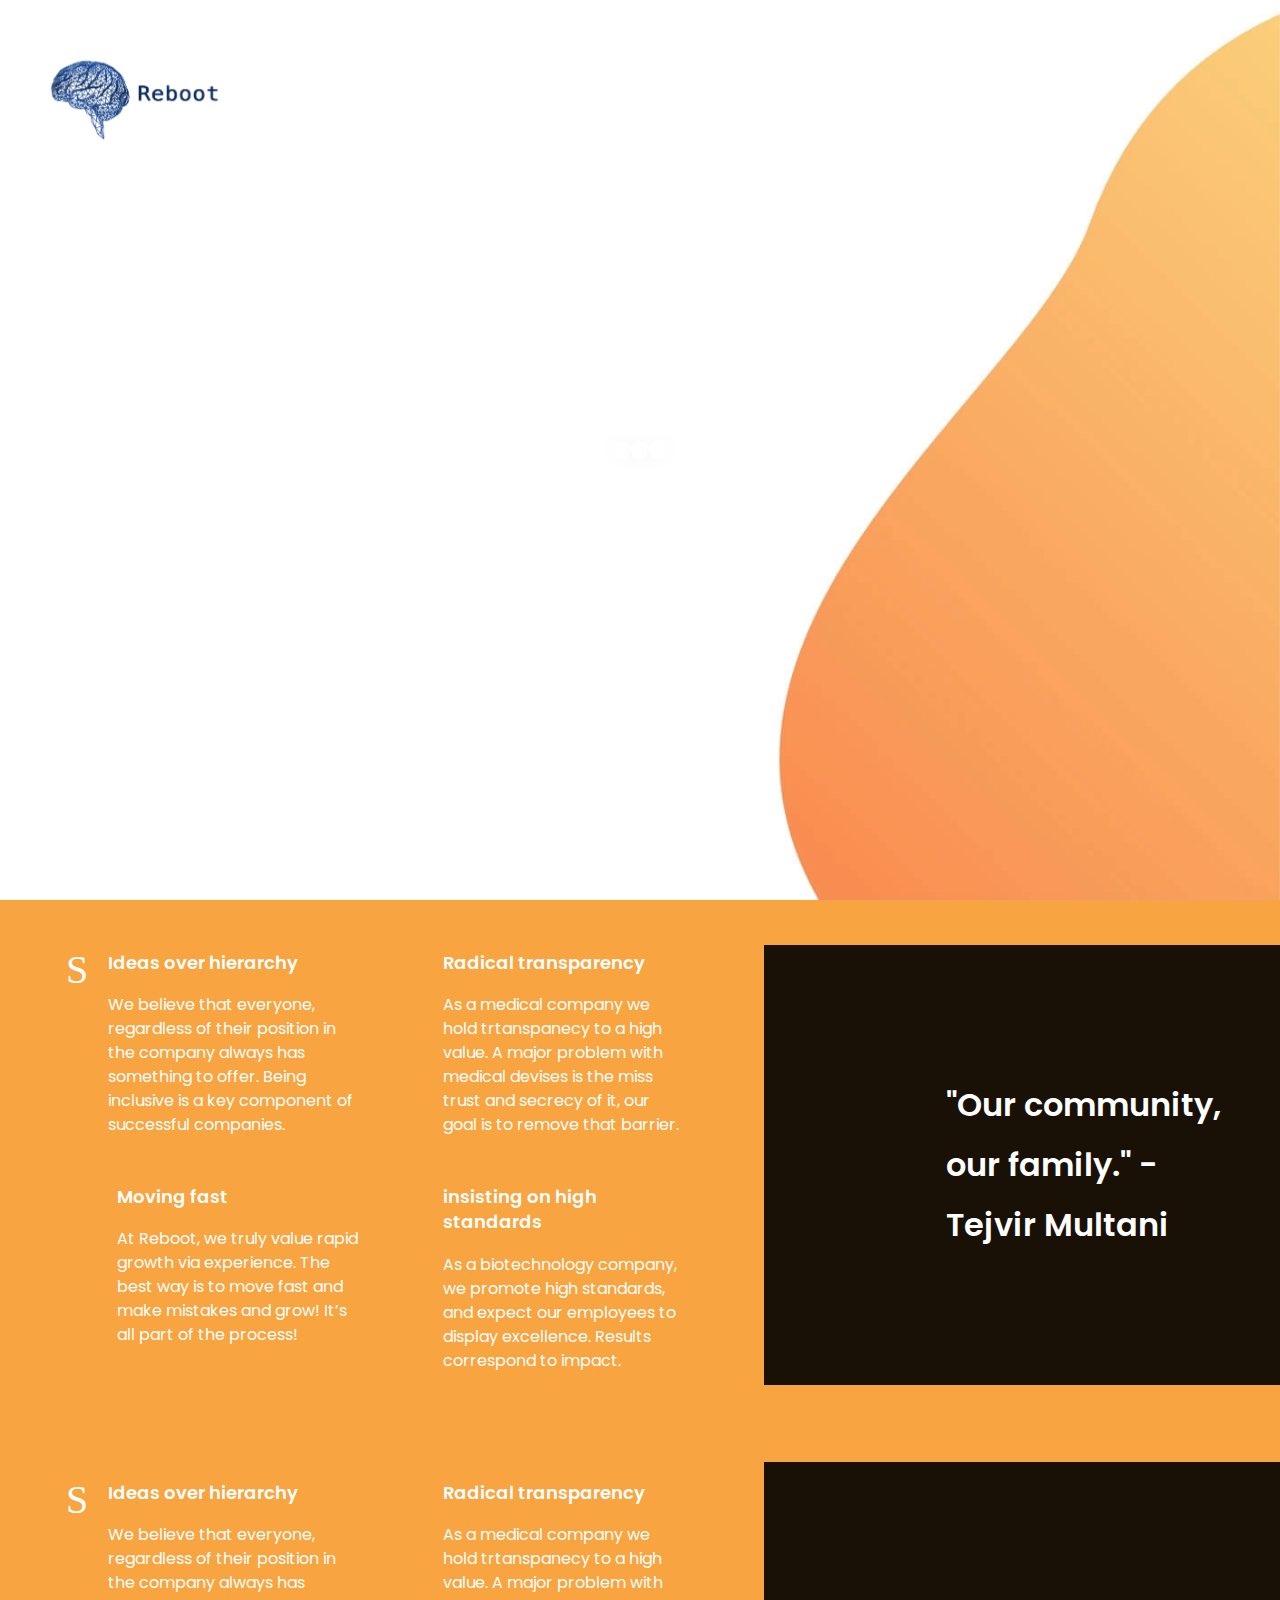
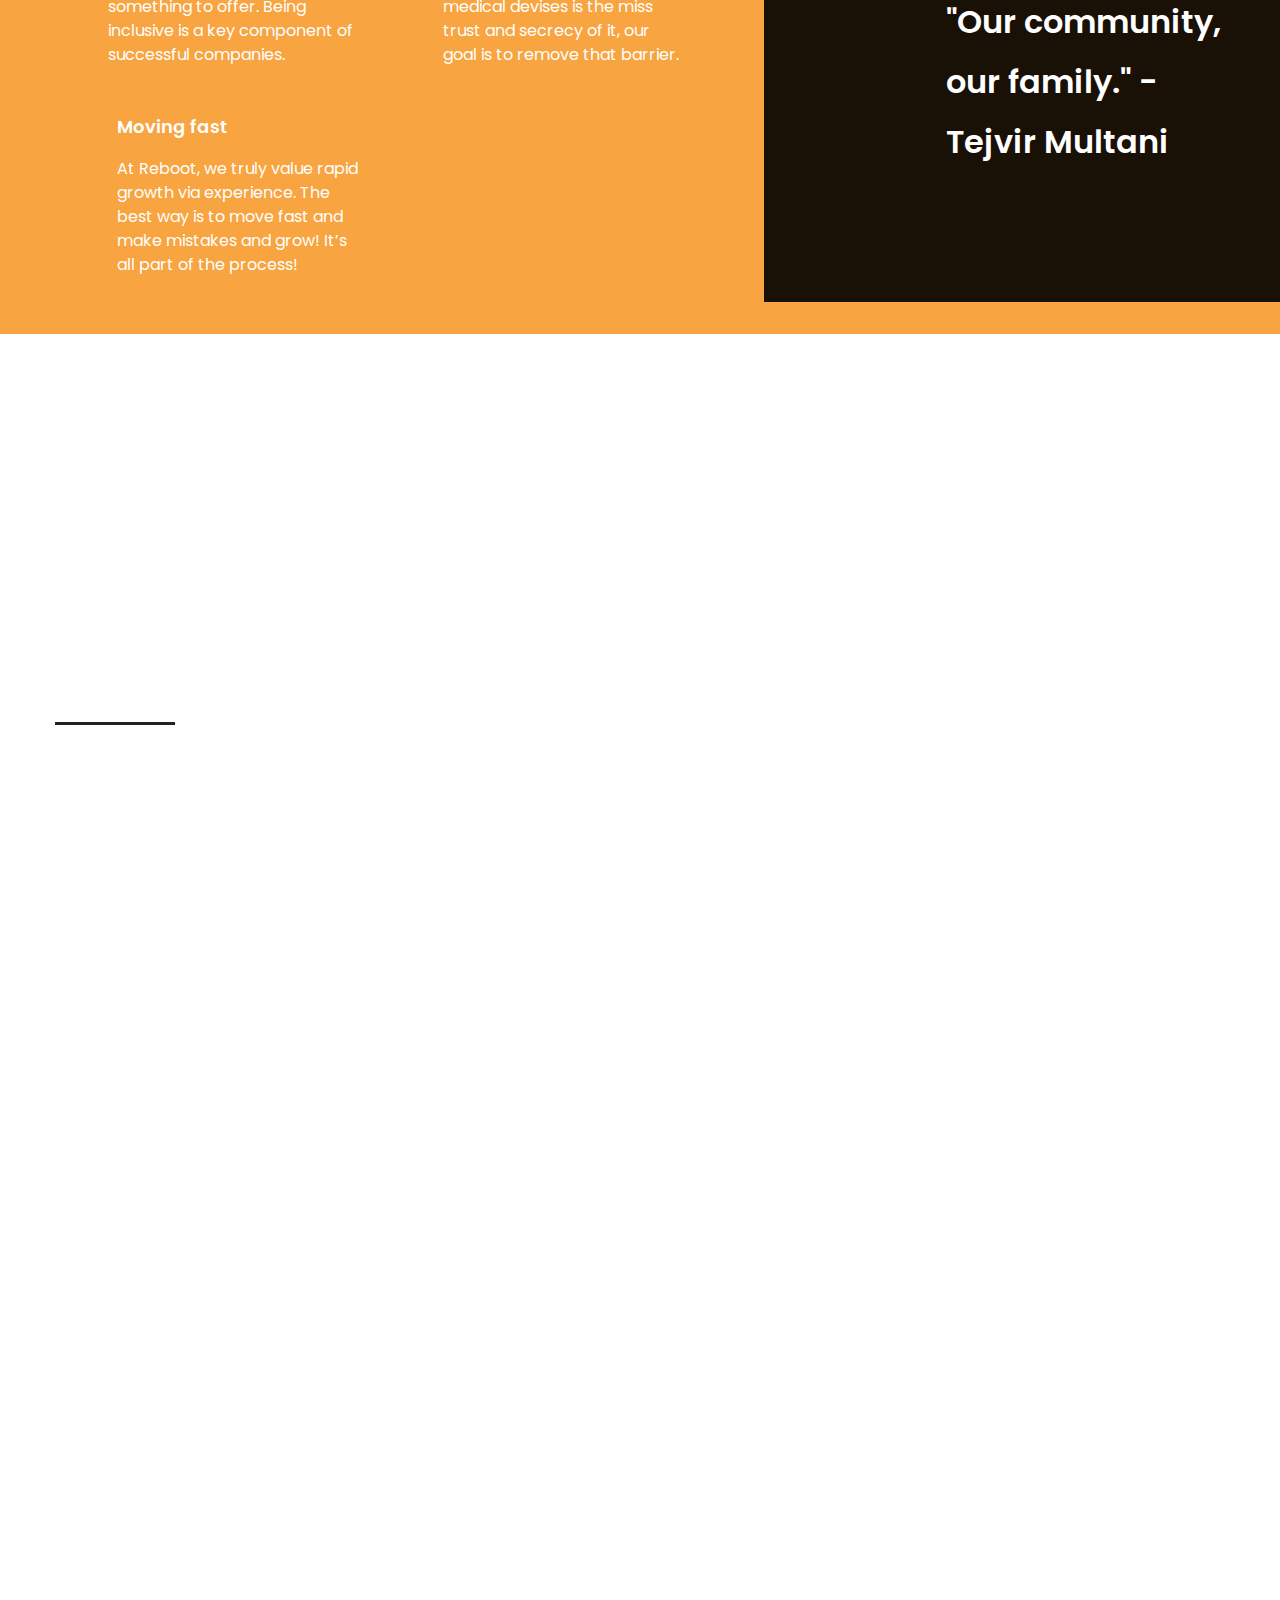
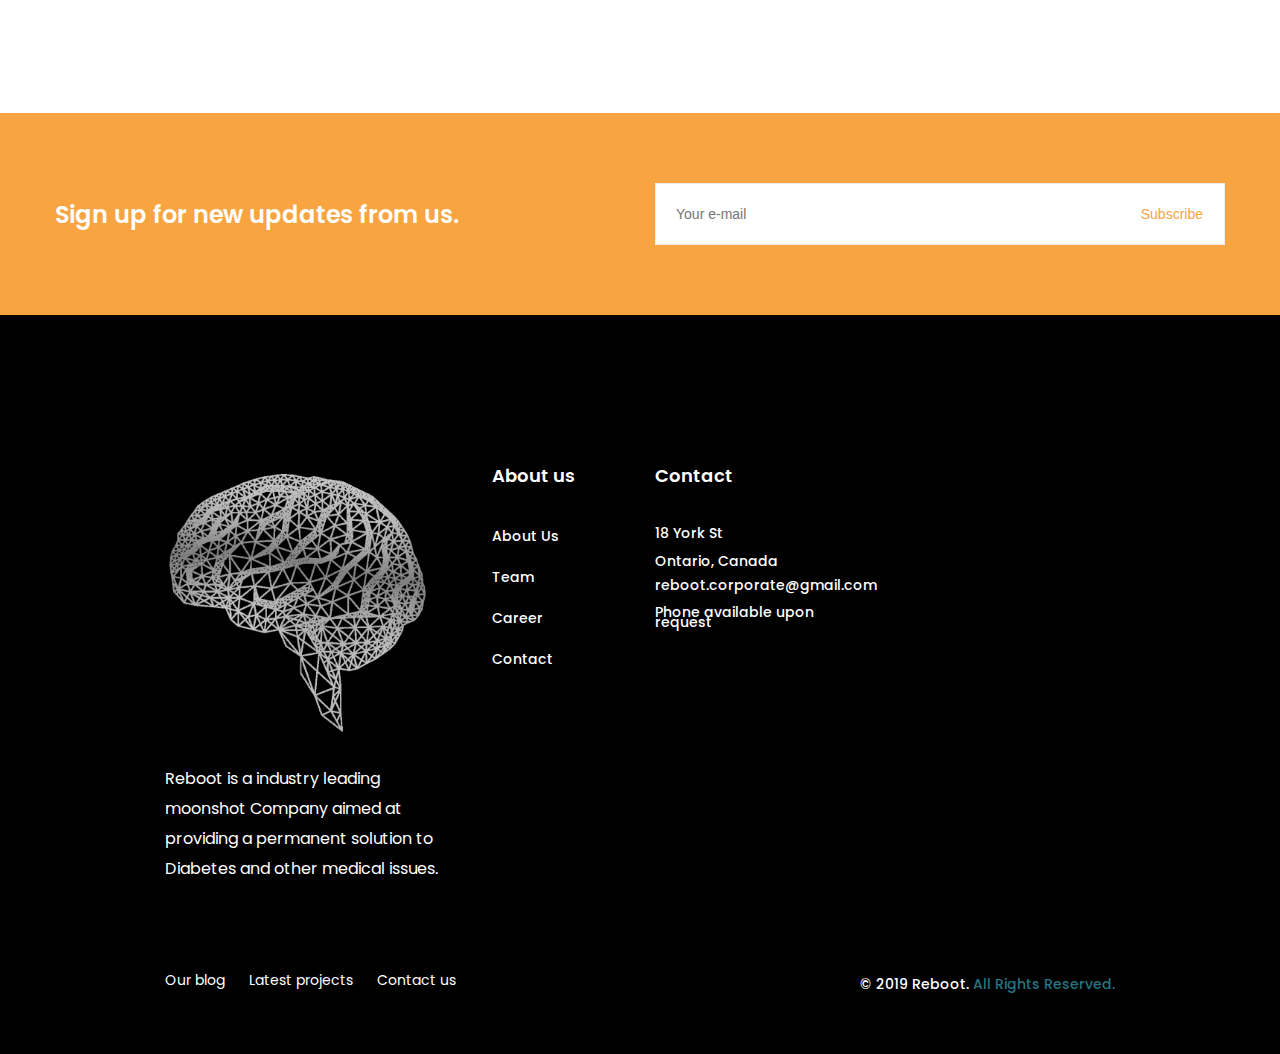
==== index.html @ 3eb62e0a "Update index.html" ====
<!doctype html>
<html class="no-js" lang="zxx">

<head>
    <meta charset="utf-8">
    <meta http-equiv="x-ua-compatible" content="ie=edge">
    <title>Rebotit</title>
    <meta name="description" content="">
    <meta name="viewport" content="width=device-width, initial-scale=1, shrink-to-fit=no">

    <!-- Favicon -->
    <link rel="shortcut icon" href="img/favicon.ico" type="image/x-icon">
    <link rel="apple-touch-icon" href="img/icon.png">

    <!-- Plugins -->
    <link rel="stylesheet" href="css/bootstrap.min.css">
    <link rel="stylesheet" href="css/revoulation.css">
    <link rel="stylesheet" href="css/plugins.css">

    <!-- Style Css -->
    <link rel="stylesheet" href="style.css">

    <!-- Custom Styles -->
    <link rel="stylesheet" href="css/custom.css">
</head>

<body class="template-color-5 template-font-1">
    <!--[if lte IE 9]>
    <p class="browserupgrade">You are using an <strong>outdated</strong> browser. Please <a href="https://browsehappy.com/">upgrade your browser</a> to improve your experience and security.</p>
  <![endif]-->

    <!-- Add your site or application content here -->

    <!-- Start Preloader  -->
    <div id="page-preloader" class="page-loading clearfix">
        <div class="page-load-inner">
            <div class="preloader-wrap">
                <div class="wrap-2">
                    <div class=""> <img src="img/icons/brook-preloader.gif" alt="Brook Preloader"></div>
                </div>
            </div>
        </div>
    </div>
    <!-- End Preloader  -->

    <!-- Wrapper -->
    <div id="wrapper" class="wrapper">

        <!-- Header -->
        <header class="br_header header-default header-transparent black-logo--version haeder-fixed-width haeder-fixed-150 headroom--sticky header-mega-menu clearfix">
            <div class="container-fluid">
                <div class="row">
                    <div class="col-12">
                        <div class="header__wrapper mr--0">
                            <!-- Header Left -->
                            <div class="header-left">
                                <div class="logo">
                                    <a href="index.html">
                                        <img src="img/logo/brook-black.png" alt="Brook Images">
                                    </a>
                                </div>
                            </div>

                            <!-- Header Right -->
                            <div class="header-right">


                                <!-- Start Hamberger -->
                                <div class="manu-hamber popup-mobile-click black-version d-block d-xl-none">
                                    <div>
                                        <i></i>
                                    </div>
                                </div>
                                <!-- End Hamberger -->
                            </div>
                        </div>
                    </div>
                </div>

            </div>
        </header>
        <!--// Header -->
        <div class="slider-revoluation">
            <div id="rev_slider_6_1_wrapper" class="rev_slider_wrapper fullwidthbanner-container" data-alias="home-start-ups"
                data-source="gallery" style="margin:0px auto;background:transparent;padding:0px;margin-top:0px;margin-bottom:0px;">
                <!-- START REVOLUTION SLIDER 5.4.7 fullwidth mode -->
                <div id="rev_slider_6_1" class="rev_slider fullwidthabanner" style="display:none;" data-version="5.4.7">
                    <ul>
                        <!-- SLIDE  -->
                        <li data-index="rs-12" data-transition="fade" data-slotamount="default" data-hideafterloop="0"
                            data-hideslideonmobile="off" data-easein="default" data-easeout="default" data-masterspeed="300"
                            data-rotate="0" data-saveperformance="off" data-title="Slide" data-param1="" data-param2=""
                            data-param3="" data-param4="" data-param5="" data-param6="" data-param7="" data-param8=""
                            data-param9="" data-param10="" data-description="">
                            <!-- MAIN IMAGE -->
                            <img src="img/revoulation/slider-home-start-ups-slide-01-bg.jpg" alt="" data-bgposition="left center"
                                data-bgfit="cover" data-bgrepeat="no-repeat" class="rev-slidebg" data-no-retina>
                            <!-- LAYERS -->

                            <!-- LAYER NR. 1 -->
                            <div class="tp-caption   tp-resizeme" id="slide-12-layer-5" data-x="['center','center','center','center']"
                                data-hoffset="['280','0','0','0']" data-y="['bottom','bottom','bottom','bottom']"
                                data-voffset="['0','0','0','0']" data-width="none" data-height="none" data-whitespace="nowrap"
                                data-type="image" data-basealign="slide" data-responsive_offset="on" data-frames='[{"delay":400,"speed":1000,"frame":"0","from":"y:50px;opacity:0;","to":"o:1;","ease":"Power3.easeInOut"},{"delay":"wait","speed":300,"frame":"999","to":"opacity:0;","ease":"Power3.easeInOut"}]'
                                data-textAlign="['inherit','inherit','inherit','inherit']" data-paddingtop="[0,0,0,0]"
                                data-paddingright="[0,0,0,0]" data-paddingbottom="[0,0,0,0]" data-paddingleft="[0,0,0,0]"
                                style="z-index: 5;">
                            </div>

                            <!-- LAYER NR. 2 -->
                            <div class="tp-caption  " id="slide-12-layer-6" data-x="['left','center','center','center']"
                                data-hoffset="['80','0','0','0']" data-y="['middle','top','top','top']" data-voffset="['-114','100','100','100']"
                                data-fontsize="['55','47','39','31']" data-lineheight="['77','66','55','44']"
                                data-width="['500','430','360','300']" data-height="['none','133','none','89']"
                                data-whitespace="normal" data-type="text" data-responsive_offset="off" data-responsive="off"
                                data-frames='[{"delay":400,"speed":1000,"frame":"0","from":"y:-50px;opacity:0;","to":"o:1;","ease":"Power3.easeInOut"},{"delay":"wait","speed":300,"frame":"999","to":"opacity:0;","ease":"Power3.easeInOut"}]'
                                data-textAlign="['inherit','center','center','center']" data-paddingtop="[0,0,0,0]"
                                data-paddingright="[0,0,0,0]" data-paddingbottom="[0,0,0,0]" data-paddingleft="[0,0,0,0]"
                                style="z-index: 6; min-width: 500px; max-width: 500px; white-space: normal; font-size: 55px; line-height: 77px; font-weight: 600; color: #222222; letter-spacing: 0px;">The better alternitive to insulin injection. </div>

                            <!-- LAYER NR. 3 -->
                            <div class="tp-caption  startups-pra" id="slide-12-layer-7" data-x="['left','center','center','center']"
                                data-hoffset="['80','0','0','0']" data-y="['middle','top','top','top']" data-voffset="['33','260','240','240']"
                                data-fontsize="['20','20','18','16']" data-lineheight="['40','40','36','32']"
                                data-width="['500','500','400','360']" data-height="none" data-whitespace="normal"
                                data-type="text" data-responsive_offset="off" data-responsive="off" data-frames='[{"delay":900,"speed":1000,"frame":"0","from":"y:50px;opacity:0;","to":"o:1;","ease":"Power3.easeInOut"},{"delay":"wait","speed":300,"frame":"999","to":"opacity:0;","ease":"Power3.easeInOut"}]'
                                data-textAlign="['inherit','center','center','center']" data-paddingtop="[0,0,0,0]"
                                data-paddingright="[0,0,0,0]" data-paddingbottom="[0,0,0,0]" data-paddingleft="[0,0,0,0]"
                                style="z-index: 7; min-width: 500px; max-width: 500px; white-space: normal; font-size: 20px; line-height: 40px; font-weight: 500; color: #999999; letter-spacing: 0px;">We design & build permanent diabetic solutions.</div>

                            <!-- LAYER NR. 4
                            <div class="tp-caption rev-btn " id="slide-12-layer-8" data-x="['left','center','center','center']"
                                data-hoffset="['80','0','0','0']" data-y="['middle','top','top','top']" data-voffset="['157','380','360','360']"
                                data-width="182" data-height="62" data-whitespace="nowrap" data-type="button"
                                data-responsive_offset="off" data-responsive="off" data-frames='[{"delay":1400,"speed":1000,"frame":"0","from":"x:-50px;opacity:0;","to":"o:1;","ease":"Power3.easeInOut"},{"delay":"wait","speed":300,"frame":"999","to":"opacity:0;","ease":"Power3.easeInOut"},{"frame":"hover","speed":"0","ease":"Linear.easeNone","to":"o:1;rX:0;rY:0;rZ:0;z:0;","style":"c:rgb(248,164,64);bg:rgba(248,164,64,0);"}]'
                                data-textAlign="['center','center','center','center']" data-paddingtop="[0,0,0,0]"
                                data-paddingright="[20,20,20,20]" data-paddingbottom="[0,0,0,0]" data-paddingleft="[20,20,20,20]"
                                style="z-index: 8; min-width: 182px; max-width: 182px; max-width: 62px; max-width: 62px; white-space: nowrap; font-size: 14px; line-height: 60px; font-weight: 600; color: rgba(255,255,255,1); background-color:rgb(248,164,64);border-color:rgb(248,164,64);border-style:solid;border-width:1px 1px 1px 1px;border-radius:40px 40px 40px 40px;outline:none;box-shadow:none;box-sizing:border-box;-moz-box-sizing:border-box;-webkit-box-sizing:border-box;cursor:pointer;">More
                                about us</div>-->
                        </li>
                    </ul>
                    <div class="tp-bannertimer tp-bottom" style="visibility: hidden !important;"></div>
                </div>
            </div>
            <!-- END REVOLUTION SLIDER -->
        </div>

        <!-- Page Conttent -->
         <main class="page-content">

            <!-- Start Service Area -->
            <div class="brook-service-area bg_color--13">
                <div class="row align-items-center">
                    <div class="col-lg-12 col-xl-7 col-12">
                        <div class="row startupservice-wrapper">

                            <!-- Strat Single Speach -->
                            <div class="col-lg-6">
                                <div class="single-motive-speach text-white">
                                    <div class="icon">
                                        <i class="icon-basic-globe"></i>
                                    </div>
                                    <div class="content">
                                        <h4>Ideas over hierarchy</h4>
                                        <p>We believe that everyone, regardless of their position in the company always has something to offer. Being inclusive  is a key component of successful companies.</p>
                                    </div>
                                </div>
                            </div>
                            <!-- End Single Speach -->

                            <!-- Strat Single Speach -->
                            <div class="col-lg-6">
                                <div class="single-motive-speach text-white mt_md--40 mt_sm--40">
                                    <div class="icon">
                                        <i class="ion-monitor"></i>
                                    </div>
                                    <div class="content">
                                        <h4>Radical transparency</h4>
                                        <p>As a medical company we hold trtanspanecy to a high value. A major problem with medical devises is the miss trust and secrecy of it, our goal is to remove that barrier.</p>
                                    </div>
                                </div>
                            </div>
                            <!-- End Single Speach -->

                            <!-- Strat Single Speach -->
                            <div class="col-lg-6">
                                <div class="single-motive-speach text-white mt--40">
                                    <div class="icon">
                                        <i class="ion-ios-baseball-outline"></i>
                                    </div>
                                    <div class="content">
                                        <h4>Moving fast</h4>
                                        <p>At Reboot, we truly value rapid growth via experience. The best way is to move fast and make mistakes and grow!  It’s all part of the process!</p>
                                    </div>
                                </div>
                            </div>
                            <!-- End Single Speach -->

                            <!-- Strat Single Speach -->
                            <div class="col-lg-6">
                                <div class="single-motive-speach text-white mt--40">
                                    <div class="icon">
                                        <i class="ion-pinpoint"></i>
                                    </div>
                                    <div class="content">
                                        <h4>insisting on high standards</h4>
                                        <p>As a biotechnology company, we promote high standards, and expect our employees to display excellence. Results correspond to impact.</p>
                                    </div>
                                </div>
                            </div>
                            <!-- End Single Speach -->
                            
                            <!-- Strat Single Speach -->
                            
                            <!-- End Single Speach -->

                        </div>
                    </div>
                    <div class="col-lg-12 col-xl-5 col-12">
                        <div class="clint-succeed bg_image--24 ptb--220 ptb-md--80 ptb-lg--80 ptb_lp--130 ptb-sm--60"
                            data-black-overlay="9">
                            <div class="row align-items-center plr_md--40 plr_sm--40">
                                <div class="col-lg-4">
                                    <!-- Start Single Popup -->

                                    <!-- End Single Popup -->
                                </div>
                                <div class="col-lg-8">
                                    <div class="content pr--30 pr_sm--0">
                                        <h3 class="heading heading-h3 font-32 text-white line-height-1-88">"Our community, our family." - Tejvir Multani</h3>
                                    </div>
                                </div>
                            </div>
                        </div>
                    </div>
                </div>
            </div>
            <!-- End Service Area -->            <!-- Start Service Area -->
            <div class="brook-service-area bg_color--13">
                <div class="row align-items-center">
                    <div class="col-lg-12 col-xl-7 col-12">
                        <div class="row startupservice-wrapper">

                            <!-- Strat Single Speach -->
                            <div class="col-lg-6">
                                <div class="single-motive-speach text-white">
                                    <div class="icon">
                                        <i class="icon-basic-globe"></i>
                                    </div>
                                    <div class="content">
                                        <h4>Ideas over hierarchy</h4>
                                        <p>We believe that everyone, regardless of their position in the company always has something to offer. Being inclusive  is a key component of successful companies.</p>
                                    </div>
                                </div>
                            </div>
                            <!-- End Single Speach -->

                            <!-- Strat Single Speach -->
                            <div class="col-lg-6">
                                <div class="single-motive-speach text-white mt_md--40 mt_sm--40">
                                    <div class="icon">
                                        <i class="ion-monitor"></i>
                                    </div>
                                    <div class="content">
                                        <h4>Radical transparency</h4>
                                        <p>As a medical company we hold trtanspanecy to a high value. A major problem with medical devises is the miss trust and secrecy of it, our goal is to remove that barrier.</p>
                                    </div>
                                </div>
                            </div>
                            <!-- End Single Speach -->

                            <!-- Strat Single Speach -->
                            <div class="col-lg-6">
                                <div class="single-motive-speach text-white mt--40">
                                    <div class="icon">
                                        <i class="ion-ios-baseball-outline"></i>
                                    </div>
                                    <div class="content">
                                        <h4>Moving fast</h4>
                                        <p>At Reboot, we truly value rapid growth via experience. The best way is to move fast and make mistakes and grow!  It’s all part of the process!</p>
                                    </div>
                                </div>
                            </div>
                            <!-- End Single Speach -->

                            <!-- Strat Single Speach -->

                           
                            <!-- End Single Speach -->
                            
                            <!-- Strat Single Speach -->
                            
                            <!-- End Single Speach -->

                        </div>
                    </div>
                    <div class="col-lg-12 col-xl-5 col-12">
                        <div class="clint-succeed bg_image--24 ptb--220 ptb-md--80 ptb-lg--80 ptb_lp--130 ptb-sm--60"
                            data-black-overlay="9">
                            <div class="row align-items-center plr_md--40 plr_sm--40">
                                <div class="col-lg-4">
                                    <!-- Start Single Popup -->

                                    <!-- End Single Popup -->
                                </div>
                                <div class="col-lg-8">
                                    <div class="content pr--30 pr_sm--0">
                                        <h3 class="heading heading-h3 font-32 text-white line-height-1-88">"Our community, our family." - Tejvir Multani</h3>
                                    </div>
                                </div>
                            </div>
                        </div>
                    </div>
                </div>
            </div>
            <!-- End Service Area -->
             
             

            <!-- Start What We Do Area -->
            <div class="brook-what-do-area ptb--160 ptb-md--80 ptb-sm--60 bg_color--1">
                <div class="container">
                    <div class="row">
                        <div class="col-lg-10 offset-lg-2">
                            <div class="brook-section-title wow move-up">
                                <h5 class="heading heading-h5 yellow-color-2">What we do</h5>
                                <div class="bkseparator--30"></div>
                                <h3 class="heading heading-h3 line-height-1-42">Effective solution <br> for diabetics</h3>
                            </div>
                        </div>
                    </div>
                    <!-- Start What Do Inner -->
                    <div class="row mt--20 mt_sm--5 mt_md--5">
                        <div class="col-lg-2">
                            <div class="what-do mt--40 mt_md--20 mt_sm--5">
                                <div class="basic-separator line-3"></div>
                            </div>
                        </div>
                        <div class="col-lg-4">
                            <div class="what-do mt--40">
                                <div class="content">
                                    <h5 class="heading heading-h5 yellow-color-2 wow move-up">Distrupting a monopolized industry. </h5>
                                    <div class="bkseparator--20"></div>
                                    <p class="bk_pra wow move-up"> companies collectively overcharge insulin for a life sustaining drug, here at reboot we will leave that insulin should be something that is easily accessible for all here at reboot we will leave that insulin should be something that is easily accessible for all.</p>
                                </div>
                            </div>
                        </div>
                        <div class="col-lg-4 offset-lg-1">
                            <div class="what-do mt--40">
                                <div class="content">
                                    <h5 class="heading heading-h5 yellow-color-2 wow move-up">Self regulated system</h5>
                                    <div class="bkseparator--20"></div>
                                    <p class="bk_pra wow move-up"> current solutions for insulin delivery or painful and mistake prone having a soft regulating system will negate any possible misdelivery and deathsmistake prone having a soft regulating system will negate any possible misdelivery and deaths.</p>
                                </div>
                            </div>
                        </div>
                    </div>
                    <!-- End What Do Inner -->
                </div>
            </div>
            <!-- End What We Do Area -->

            <!-- Start Video Popup Area -->
            <div class="brook-video-area bg_color--1 pb--130 pb_md--80 pb_sm--60 bg-as-text">
                <div class="container">
                    <div class="row">
                        <div class="col-lg-7 col-12">
                            <div class="video-with-thumb text-center move-up wow">
                                <div class="thumb">
                                    <img src="img/about/macbook-02.png" alt="video images">
                                </div>
                            </div>
                        </div>
                        <div class="col-lg-5 col-12 mt_md--40 mt_sm--40">
                            <div class="video-content move-up wow">
                                <h3 class="heading heading-h3 line-height-1-42">How are we going to do it? <br></h3>
                                <div class="bkseparator--25"></div>
                                <p class="bk_pra"> the only real need for insulin is the act is the key to the cells to allow glucose in, by using using the electrical impulses of the brain we can bypass the need for insulin production by using the electrical impulses of the brain, using that method we can bypass the need for insulin production and directly provide glucose to the cells.</p>
                                <div class="bkseparator--40"></div>
                                <a class="moredetails-btn yellow-color-2" href="https://medium.com/@pammijmultani/treating-diabetes-with-electric-impulses-68028aa461a2"><span>More details</span> <i class="fa fa-arrow-right"></i></a>
                            </div>
                        </div>
                    </div>
                </div>
            </div>
            <!-- End Video Popup Area -->

            <!-- Start Brand Stratagy Area -->
   
                                    
                                    </div>
                                    <div class="bkseparator--40"></div>
                                    <a class="moredetails-btn text-white" href="img/about/Reboot One pager.pdf"><span>More details</span> <i class="fa fa-arrow-right"></i></a>
                                    
                                </div>
                                <!-- End Single List -->

                            </div>
                   
                            

                        </div>
                        <div class="col-7-lg-">
                            

    
                            </div>
                    </div>
                </div>
            </div>
            <!-- End Brand Stratagy Area -->

            <!-- Start Portfolio Caption
            <div class="bk-portfolio-with-caption-area pt--150 pt_md--80 pt_sm--60 pb--80 pb_md--50 pb_sm--30 bg_color--1 poss_relative bk-masonary-wrapper">
                <div class="container">
                    <div class="row">
                        <div class="col-lg-12">
                            <div class="brook-section-title text-center mb--60">
                                <h3 class="heading heading-h3">Our featured works</h3>
                            </div>
                        </div>
                    </div>
                    <div class="row">
                        <div class="col-lg-12">
                            <div class="messonry-button text-center mb--70">
                                <button data-filter="*" class="is-checked"><span class="filter-text">All</span><span
                                        class="filter-counter">6</span></button>
                                <button data-filter=".cat--1"><span class="filter-text">Creative</span> <span class="filter-counter">3</span></button>
                                <button data-filter=".cat--2"><span class="filter-text">Design</span> <span class="filter-counter">2</span></button>
                                <button data-filter=".cat--3"><span class="filter-text">Digital</span> <span class="filter-counter">4</span></button>
                                <button data-filter=".cat--4"><span class="filter-text">Photography</span> <span class="filter-counter">5</span></button>
                            </div>
                        </div>
                    </div>
                    <div class="row">
                        <div class="col-lg-12">
                            <div class="portfolio-grid-metro6 mesonry-list">

                                <div class="resizer"></div>
                                
                                <div class="portfolio-33-33 cat--1 cat--4">
                                    <div class="portfolio with-caption">
                                        <div class="thumb video-with-thumb">
                                            <a href="portfolio-details.html">
                                                <img src="img/portfolio/grid/caption-1.jpg" alt="portfolio images">
                                            </a>

                                            
                                            <div class="video-btn position--center">
                                                <a class="play__btn" href="https://www.youtube.com/watch?v=9No-FiEInLA">
                                                    <div class="video-icon yellow-color-2"></div>
                                                </a>
                                            </div>
                                            

                                        </div>
                                        <div class="caption-bottom text-center">
                                            <div class="info">
                                                <h5 class="heading heading-h5"><a href="portfolio-details.html">The
                                                        Language of
                                                        Designs</a></h5>
                                                <p class="bk_pra">Design</p>
                                            </div>
                                        </div>
                                    </div>
                                </div>
                                 End Single Portfolio -->

                                <!-- Start Single Portfolio 
                                <div class="portfolio-33-33 cat--2 cat--4">
                                    <div class="portfolio with-caption">
                                        <div class="thumb">
                                            <a href="portfolio-details.html">
                                                <img src="img/portfolio/grid/caption-2.jpg" alt="portfolio images">
                                            </a>
                                        </div>
                                        <div class="caption-bottom text-center">
                                            <div class="info">
                                                <h5 class="heading heading-h5"><a href="portfolio-details.html">B-sharp
                                                        High-end Audio</a></h5>
                                                <p class="bk_pra">Design</p>
                                            </div>
                                        </div>
                                    </div>
                                </div>
                                 End Single Portfolio -->

                                <!-- Start Single Portfolio 
                                <div class="portfolio-33-33 cat--1 cat--3">
                                    <div class="portfolio with-caption">
                                        <div class="thumb">
                                            <a href="portfolio-details.html">
                                                <img src="img/portfolio/grid/caption-3.jpg" alt="portfolio images">
                                            </a>
                                        </div>
                                        <div class="caption-bottom text-center">
                                            <div class="info">
                                                <h5 class="heading heading-h5"><a href="portfolio-details.html">TSmart
                                                        Sound System</a></h5>
                                                <p class="bk_pra">Design</p>
                                            </div>
                                        </div>
                                    </div>
                                </div>
                                 End Single Portfolio -->

                                <!-- Start Single Portfolio 
                                <div class="portfolio-33-33 cat--1 cat--3 cat--4">
                                    <div class="portfolio with-caption">
                                        <div class="thumb video-with-thumb">
                                            <a href="portfolio-details.html">
                                                <img src="img/portfolio/grid/caption-4.jpg" alt="portfolio images">
                                            </a>
                                             Start Single Popup 
                                            <div class="video-btn position--center">
                                                <a class="play__btn" href="https://www.youtube.com/watch?v=9No-FiEInLA">
                                                    <div class="video-icon yellow-color-2"></div>
                                                </a>
                                            </div>
                                             End Single Popup 
                                        </div>
                                        <div class="caption-bottom text-center">
                                            <div class="info">
                                                <h5 class="heading heading-h5"><a href="portfolio-details.html">Awe-inspiring
                                                        Projects</a></h5>
                                                <p class="bk_pra">Design</p>
                                            </div>
                                        </div>
                                    </div>
                                </div>
                                End Single Portfolio -->

                                <!-- Start Single Portfolio 
                                <div class="portfolio-33-33 cat--2 cat--3 cat--4">
                                    <div class="portfolio with-caption">
                                        <div class="thumb">
                                            <a href="portfolio-details.html">
                                                <img src="img/portfolio/grid/caption-5.jpg" alt="portfolio images">
                                            </a>
                                        </div>
                                        <div class="caption-bottom text-center">
                                            <div class="info">
                                                <h5 class="heading heading-h5"><a href="portfolio-details.html">Gifts
                                                        for Photography Lovers</a></h5>
                                                <p class="bk_pra">Design</p>
                                            </div>
                                        </div>
                                    </div>
                                </div>
                                 End Single Portfolio 

                                 Start Single Portfolio 
                                <div class="portfolio-33-33 cat--3 cat--4">
                                    <div class="portfolio with-caption">
                                        <div class="thumb">
                                            <a href="portfolio-details.html">
                                                <img src="img/portfolio/grid/caption-6.jpg" alt="portfolio images">
                                            </a>
                                        </div>
                                        <div class="caption-bottom text-center">
                                            <div class="info">
                                                <h5 class="heading heading-h5"><a href="portfolio-details.html">Enchanting
                                                        Portrait Hacks</a></h5>
                                                <p class="bk_pra">Design</p>
                                            </div>
                                        </div>
                                    </div>
                                </div>
                                 End Single Portfolio -->
                            </div>
                        </div>
                    </div>
                </div>
            </div>

            <!-- Start Call To Action -->
            <div class="brook-call-to-action bg_color--13 ptb--70 bg-as-text2">
                <div class="container">
                    <div class="row align-items-center">
                        <div class="col-lg-6 col-sm-12 col-12">
                            <div class="call-content text-center text-md-left text-center">
                                <h4 class="heading heading-h4 text-white">Sign up for new updates from us.</h4>
                            </div>
                        </div>
                        <div class="col-lg-6 col-sm-12 col-12">
                            <div class="text-center text-md-right text-center mt_sm--30 mt_md--40 contact-form contact-form--4 yellow-color-2">
                                <form action="#">
                                    <div class="input-box">
                                        <input type="email" placeholder="Your e-mail">
                                        <button>Subscribe</button>
                                    </div>
                                </form>
                            </div>
                        </div>
                    </div>
                </div>
            </div>
            <!-- End Call To Action -->
        </main>
        <!--// Page Conttent -->
    </div>


    <!-- Footer -->
    <footer class="page-footer bg_color--3 pl--150 pr--150 pl_lg--30 pr_lg--30 pl_md--30 pr_md--30 pl_sm--5 pr_sm--5">
        <!-- Start Footer Top Area -->
        <div class="bk-footer-inner pt--150 pb--30 pt_sm--100">
            <div class="container">
                <div class="row">

                    <div class="col-lg-4 col-md-6 col-sm-6 col-12">
                        <div class="footer-widget text-var--2">
                            <div class="logo">
                                <a href="index-start-ups.html">
                                    <img src="img/logo/brook-white.png" alt="brook white">
                                </a>
                            </div>
                            <div class="footer-inner">
                                <p>Reboot is a industry leading moonshot Company aimed at providing a permanent solution to Diabetes and other medical issues.</p>
                            </div>
                        </div>
                    </div>

                    <div class="col-lg-2 col-md-6 col-sm-6 col-12 mt_mobile--40">
                        <div class="footer-widget text-var--2 menu--about">
                            <h2 class="widgettitle">About us</h2>
                            <div class="footer-menu">
                                <ul class="ft-menu-list bk-hover">
                                    <li><a href="index.html">About Us</a></li>
                                    <li><a href="team.html">Team</a></li>
                                    <li><a href="career.html">Career</a></li>
                                    <li><a href="contact-us-classic.html">Contact</a></li>
                                </ul>
                            </div>
                        </div>
                    </div>

                    <div class="col-lg-3 col-md-6 col-sm-6 col-12 mt_md--40 mt_sm--40">
                        <div class="footer-widget text-var--2 menu--contact">
                            <h2 class="widgettitle">Contact</h2>
                            <div class="footer-address">
                                <div class="bk-hover">
                                    <p>18 York St  <br> Ontario, Canada</p>
                                    <p><a href="reboot.corporate@gmail.com">reboot.corporate@gmail.com</a></p>
                                    <p><a href="#">Phone available upon request</a></p>
                                </div>

                   
                                </div>
                            </div>
                        </div>
                    </div>

                 

      
                </div>
            </div>
        </div>
        <!-- Start Footer Top Area -->

        <!-- Start Copyright Area -->
        <div class="copyright ptb--50 text-var-2">
            <div class="container">
                <div class="row align-items-center">
                    <div class="col-lg-6 col-md-6 col-sm-12 col-12">
                        <div class="copyright-left text-md-left text-center">
                            <ul class="bk-copyright-menu d-flex bk-hover justify-content-center justify-content-md-start flex-wrap flex-sm-nowrap">
                                <li><a href="#">Our blog</a></li>
                                <li><a href="#">Latest projects</a></li>
                                <li><a href="#">Contact us</a></li>
                            </ul>
                        </div>
                    </div>
                    <div class="col-lg-6 col-md-6 col-sm-12 col-12">
                        <div class="copyright-right text-md-right text-center">
                            <p>© 2019 Reboot. <a href="thereboot.github.io">All Rights Reserved.</a></p>
                        </div>
                    </div>
                </div>
            </div>
        </div>
        <!-- End Copyright Area -->
    </footer>
    <!--// Footer -->


    <!--// Wrapper -->

    <!-- Js Files -->
    <script src="js/vendor/modernizr-3.6.0.min.js"></script>
    <script src="js/vendor/jquery.min.js"></script>
    <script src="js/popper.min.js"></script>
    <script src="js/bootstrap.min.js"></script>
    <script src="js/plugins.js"></script>
    <script src="js/main.js"></script>

    <!-- REVOLUTION JS FILES -->
    <script src="js/jquery.themepunch.tools.min.js"></script>
    <script src="js/jquery.themepunch.revolution.min.js"></script>

    <!-- SLIDER REVOLUTION 5.0 EXTENSIONS  (Load Extensions only on Local File Systems !  The following part can be removed on Server for On Demand Loading) -->
    <script src="js/revolution.extension.actions.min.js"></script>
    <script src="js/revolution.extension.carousel.min.js"></script>
    <script src="js/revolution.extension.kenburn.min.js"></script>
    <script src="js/revolution.extension.layeranimation.min.js"></script>
    <script src="js/revolution.extension.migration.min.js"></script>
    <script src="js/revolution.extension.navigation.min.js"></script>
    <script src="js/revolution.extension.parallax.min.js"></script>
    <script src="js/revolution.extension.slideanims.min.js"></script>
    <script src="js/revolution.extension.video.min.js"></script>
    <script src="js/revoulation.js"></script>

</body>

</html>
---- css/revoulation.css ----
/*-----------------------------------------------------------------------------

-	Revolution Slider 5.0 Default Style Settings -

Screen Stylesheet

version:   	5.4.5
date:      	15/05/17
author:		themepunch
email:     	info@themepunch.com
website:   	http://www.themepunch.com
-----------------------------------------------------------------------------*/
#debungcontrolls,.debugtimeline{width:100%;box-sizing:border-box}.rev_column,.rev_column .tp-parallax-wrap,.tp-svg-layer svg{vertical-align:top}#debungcontrolls{z-index:100000;position:fixed;bottom:0;height:auto;background:rgba(0,0,0,.6);padding:10px}.debugtimeline{height:10px;position:relative;margin-bottom:3px;display:none;white-space:nowrap}.debugtimeline:hover{height:15px}.the_timeline_tester{background:#e74c3c;position:absolute;top:0;left:0;height:100%;width:0}.rs-go-fullscreen{position:fixed!important;width:100%!important;height:100%!important;top:0!important;left:0!important;z-index:9999999!important;background:#fff!important}.debugtimeline.tl_slide .the_timeline_tester{background:#f39c12}.debugtimeline.tl_frame .the_timeline_tester{background:#3498db}.debugtimline_txt{color:#fff;font-weight:400;font-size:7px;position:absolute;left:10px;top:0;white-space:nowrap;line-height:10px}.rtl{direction:rtl}@font-face{font-family:revicons;src:url(../fonts/revicons/revicons.eot?5510888);src:url(../fonts/revicons/revicons.eot?5510888#iefix) format('embedded-opentype'),url(../fonts/revicons/revicons.woff?5510888) format('woff'),url(../fonts/revicons/revicons.ttf?5510888) format('truetype'),url(../fonts/revicons/revicons.svg?5510888#revicons) format('svg');font-weight:400;font-style:normal}[class*=" revicon-"]:before,[class^=revicon-]:before{font-family:revicons;font-style:normal;font-weight:400;speak:none;display:inline-block;text-decoration:inherit;width:1em;margin-right:.2em;text-align:center;font-variant:normal;text-transform:none;line-height:1em;margin-left:.2em}.revicon-search-1:before{content:'\e802'}.revicon-pencil-1:before{content:'\e831'}.revicon-picture-1:before{content:'\e803'}.revicon-cancel:before{content:'\e80a'}.revicon-info-circled:before{content:'\e80f'}.revicon-trash:before{content:'\e801'}.revicon-left-dir:before{content:'\e817'}.revicon-right-dir:before{content:'\e818'}.revicon-down-open:before{content:'\e83b'}.revicon-left-open:before{content:'\e819'}.revicon-right-open:before{content:'\e81a'}.revicon-angle-left:before{content:'\e820'}.revicon-angle-right:before{content:'\e81d'}.revicon-left-big:before{content:'\e81f'}.revicon-right-big:before{content:'\e81e'}.revicon-magic:before{content:'\e807'}.revicon-picture:before{content:'\e800'}.revicon-export:before{content:'\e80b'}.revicon-cog:before{content:'\e832'}.revicon-login:before{content:'\e833'}.revicon-logout:before{content:'\e834'}.revicon-video:before{content:'\e805'}.revicon-arrow-combo:before{content:'\e827'}.revicon-left-open-1:before{content:'\e82a'}.revicon-right-open-1:before{content:'\e82b'}.revicon-left-open-mini:before{content:'\e822'}.revicon-right-open-mini:before{content:'\e823'}.revicon-left-open-big:before{content:'\e824'}.revicon-right-open-big:before{content:'\e825'}.revicon-left:before{content:'\e836'}.revicon-right:before{content:'\e826'}.revicon-ccw:before{content:'\e808'}.revicon-arrows-ccw:before{content:'\e806'}.revicon-palette:before{content:'\e829'}.revicon-list-add:before{content:'\e80c'}.revicon-doc:before{content:'\e809'}.revicon-left-open-outline:before{content:'\e82e'}.revicon-left-open-2:before{content:'\e82c'}.revicon-right-open-outline:before{content:'\e82f'}.revicon-right-open-2:before{content:'\e82d'}.revicon-equalizer:before{content:'\e83a'}.revicon-layers-alt:before{content:'\e804'}.revicon-popup:before{content:'\e828'}.rev_slider_wrapper{position:relative;z-index:0;width:100%}.rev_slider{position:relative;overflow:visible}.entry-content .rev_slider a,.rev_slider a{box-shadow:none}.tp-overflow-hidden{overflow:hidden!important}.group_ov_hidden{overflow:hidden}.rev_slider img,.tp-simpleresponsive img{max-width:none!important;transition:none;margin:0;padding:0;border:none}.rev_slider .no-slides-text{font-weight:700;text-align:center;padding-top:80px}.rev_slider>ul,.rev_slider>ul>li,.rev_slider>ul>li:before,.rev_slider_wrapper>ul,.tp-revslider-mainul>li,.tp-revslider-mainul>li:before,.tp-simpleresponsive>ul,.tp-simpleresponsive>ul>li,.tp-simpleresponsive>ul>li:before{list-style:none!important;position:absolute;margin:0!important;padding:0!important;overflow-x:visible;overflow-y:visible;background-image:none;background-position:0 0;text-indent:0;top:0;left:0}.rev_slider>ul>li,.rev_slider>ul>li:before,.tp-revslider-mainul>li,.tp-revslider-mainul>li:before,.tp-simpleresponsive>ul>li,.tp-simpleresponsive>ul>li:before{visibility:hidden}.tp-revslider-mainul,.tp-revslider-slidesli{padding:0!important;margin:0!important;list-style:none!important}.fullscreen-container,.fullwidthbanner-container{padding:0;position:relative}.rev_slider li.tp-revslider-slidesli{position:absolute!important}.tp-caption .rs-untoggled-content{display:block}.tp-caption .rs-toggled-content{display:none}.rs-toggle-content-active.tp-caption .rs-toggled-content{display:block}.rs-toggle-content-active.tp-caption .rs-untoggled-content{display:none}.rev_slider .caption,.rev_slider .tp-caption{position:relative;visibility:hidden;white-space:nowrap;display:block;-webkit-font-smoothing:antialiased!important;z-index:1}.rev_slider .caption,.rev_slider .tp-caption,.tp-simpleresponsive img{-moz-user-select:none;-khtml-user-select:none;-webkit-user-select:none;-o-user-select:none}.rev_slider .tp-mask-wrap .tp-caption,.rev_slider .tp-mask-wrap :last-child,.wpb_text_column .rev_slider .tp-mask-wrap .tp-caption,.wpb_text_column .rev_slider .tp-mask-wrap :last-child{margin-bottom:0}.tp-svg-layer svg{width:100%;height:100%;position:relative}.tp-carousel-wrapper{cursor:url(openhand.cur),move}.tp-carousel-wrapper.dragged{cursor:url(closedhand.cur),move}.tp_inner_padding{box-sizing:border-box;max-height:none!important}.tp-caption.tp-layer-selectable{-moz-user-select:all;-khtml-user-select:all;-webkit-user-select:all;-o-user-select:all}.tp-caption.tp-hidden-caption,.tp-forcenotvisible,.tp-hide-revslider,.tp-parallax-wrap.tp-hidden-caption{visibility:hidden!important;display:none!important}.rev_slider audio,.rev_slider embed,.rev_slider iframe,.rev_slider object,.rev_slider video{max-width:none!important}.tp-element-background{position:absolute;top:0;left:0;width:100%;height:100%;z-index:0}.tp-blockmask,.tp-blockmask_in,.tp-blockmask_out{position:absolute;top:0;left:0;width:100%;height:100%;background:#fff;z-index:1000;transform:scaleX(0) scaleY(0)}.tp-parallax-wrap{transform-style:preserve-3d}.rev_row_zone{position:absolute;width:100%;left:0;box-sizing:border-box;min-height:50px;font-size:0}.rev_column_inner,.rev_slider .tp-caption.rev_row{position:relative;width:100%!important;box-sizing:border-box}.rev_row_zone_top{top:0}.rev_row_zone_middle{top:50%;transform:translateY(-50%)}.rev_row_zone_bottom{bottom:0}.rev_slider .tp-caption.rev_row{display:table;table-layout:fixed;vertical-align:top;height:auto!important;font-size:0}.rev_column{display:table-cell;position:relative;height:auto;box-sizing:border-box;font-size:0}.rev_column_inner{display:block;height:auto!important;white-space:normal!important}.rev_column_bg{width:100%;height:100%;position:absolute;top:0;left:0;z-index:0;box-sizing:border-box;background-clip:content-box;border:0 solid transparent}.tp-caption .backcorner,.tp-caption .backcornertop,.tp-caption .frontcorner,.tp-caption .frontcornertop{height:0;top:0;width:0;position:absolute}.rev_column_inner .tp-loop-wrap,.rev_column_inner .tp-mask-wrap,.rev_column_inner .tp-parallax-wrap{text-align:inherit}.rev_column_inner .tp-mask-wrap{display:inline-block}.rev_column_inner .tp-parallax-wrap,.rev_column_inner .tp-parallax-wrap .tp-loop-wrap,.rev_column_inner .tp-parallax-wrap .tp-mask-wrap{position:relative!important;left:auto!important;top:auto!important;line-height:0}.tp-video-play-button,.tp-video-play-button i{line-height:50px!important;vertical-align:top;text-align:center}.rev_column_inner .rev_layer_in_column,.rev_column_inner .tp-parallax-wrap,.rev_column_inner .tp-parallax-wrap .tp-loop-wrap,.rev_column_inner .tp-parallax-wrap .tp-mask-wrap{vertical-align:top}.rev_break_columns{display:block!important}.rev_break_columns .tp-parallax-wrap.rev_column{display:block!important;width:100%!important}.fullwidthbanner-container{overflow:hidden}.fullwidthbanner-container .fullwidthabanner{width:100%;position:relative}.tp-static-layers{position:absolute;z-index:101;top:0;left:0}.tp-caption .frontcorner{border-left:40px solid transparent;border-right:0 solid transparent;border-top:40px solid #00A8FF;left:-40px}.tp-caption .backcorner{border-left:0 solid transparent;border-right:40px solid transparent;border-bottom:40px solid #00A8FF;right:0}.tp-caption .frontcornertop{border-left:40px solid transparent;border-right:0 solid transparent;border-bottom:40px solid #00A8FF;left:-40px}.tp-caption .backcornertop{border-left:0 solid transparent;border-right:40px solid transparent;border-top:40px solid #00A8FF;right:0}.tp-layer-inner-rotation{position:relative!important}img.tp-slider-alternative-image{width:100%;height:auto}.caption.fullscreenvideo,.rs-background-video-layer,.tp-caption.coverscreenvideo,.tp-caption.fullscreenvideo{width:100%;height:100%;top:0;left:0;position:absolute}.noFilterClass{filter:none!important}.rs-background-video-layer{visibility:hidden;z-index:0}.caption.fullscreenvideo audio,.caption.fullscreenvideo iframe,.caption.fullscreenvideo video,.tp-caption.fullscreenvideo iframe,.tp-caption.fullscreenvideo iframe audio,.tp-caption.fullscreenvideo iframe video{width:100%!important;height:100%!important;display:none}.fullcoveredvideo audio,.fullscreenvideo audio .fullcoveredvideo video,.fullscreenvideo video{background:#000}.fullcoveredvideo .tp-poster{background-position:center center;background-size:cover;width:100%;height:100%;top:0;left:0}.videoisplaying .html5vid .tp-poster{display:none}.tp-video-play-button{background:#000;background:rgba(0,0,0,.3);border-radius:5px;position:absolute;top:50%;left:50%;color:#FFF;margin-top:-25px;margin-left:-25px;cursor:pointer;width:50px;height:50px;box-sizing:border-box;display:inline-block;z-index:4;opacity:0;transition:opacity .3s ease-out!important}.tp-audio-html5 .tp-video-play-button,.tp-hiddenaudio{display:none!important}.tp-caption .html5vid{width:100%!important;height:100%!important}.tp-video-play-button i{width:50px;height:50px;display:inline-block;font-size:40px!important}.rs-fullvideo-cover,.tp-dottedoverlay,.tp-shadowcover{height:100%;top:0;left:0;position:absolute}.tp-caption:hover .tp-video-play-button{opacity:1;display:block}.tp-caption .tp-revstop{display:none;border-left:5px solid #fff!important;border-right:5px solid #fff!important;margin-top:15px!important;line-height:20px!important;vertical-align:top;font-size:25px!important}.tp-seek-bar,.tp-video-button,.tp-volume-bar{outline:0;line-height:12px;margin:0;cursor:pointer}.videoisplaying .revicon-right-dir{display:none}.videoisplaying .tp-revstop{display:inline-block}.videoisplaying .tp-video-play-button{display:none}.fullcoveredvideo .tp-video-play-button{display:none!important}.fullscreenvideo .fullscreenvideo audio,.fullscreenvideo .fullscreenvideo video{object-fit:contain!important}.fullscreenvideo .fullcoveredvideo audio,.fullscreenvideo .fullcoveredvideo video{object-fit:cover!important}.tp-video-controls{position:absolute;bottom:0;left:0;right:0;padding:5px;opacity:0;transition:opacity .3s;background-image:linear-gradient(to bottom,#000 13%,#323232 100%);display:table;max-width:100%;overflow:hidden;box-sizing:border-box}.rev-btn.rev-hiddenicon i,.rev-btn.rev-withicon i{transition:all .2s ease-out!important;font-size:15px}.tp-caption:hover .tp-video-controls{opacity:.9}.tp-video-button{background:rgba(0,0,0,.5);border:0;border-radius:3px;font-size:12px;color:#fff;padding:0}.tp-video-button:hover{cursor:pointer}.tp-video-button-wrap,.tp-video-seek-bar-wrap,.tp-video-vol-bar-wrap{padding:0 5px;display:table-cell;vertical-align:middle}.tp-video-seek-bar-wrap{width:80%}.tp-video-vol-bar-wrap{width:20%}.tp-seek-bar,.tp-volume-bar{width:100%;padding:0}.rs-fullvideo-cover{width:100%;background:0 0;z-index:5}.disabled_lc .tp-video-play-button,.rs-background-video-layer audio::-webkit-media-controls,.rs-background-video-layer video::-webkit-media-controls,.rs-background-video-layer video::-webkit-media-controls-start-playback-button{display:none!important}.tp-audio-html5 .tp-video-controls{opacity:1!important;visibility:visible!important}.tp-dottedoverlay{background-repeat:repeat;width:100%;z-index:3}.tp-dottedoverlay.twoxtwo{background:url(../img/revoulation/gridtile.png)}.tp-dottedoverlay.twoxtwowhite{background:url(../img/revoulation/gridtile_white.png)}.tp-dottedoverlay.threexthree{background:url(../img/revoulation/gridtile_3x3.png)}.tp-dottedoverlay.threexthreewhite{background:url(../img/revoulation/gridtile_3x3_white.png)}.tp-shadowcover{width:100%;background:#fff;z-index:-1}.tp-shadow1{box-shadow:0 10px 6px -6px rgba(0,0,0,.8)}.tp-shadow2:after,.tp-shadow2:before,.tp-shadow3:before,.tp-shadow4:after{z-index:-2;position:absolute;content:"";bottom:10px;left:10px;width:50%;top:85%;max-width:300px;background:0 0;box-shadow:0 15px 10px rgba(0,0,0,.8);transform:rotate(-3deg)}.tp-shadow2:after,.tp-shadow4:after{transform:rotate(3deg);right:10px;left:auto}.tp-shadow5{position:relative;box-shadow:0 1px 4px rgba(0,0,0,.3),0 0 40px rgba(0,0,0,.1) inset}.tp-shadow5:after,.tp-shadow5:before{content:"";position:absolute;z-index:-2;box-shadow:0 0 25px 0 rgba(0,0,0,.6);top:30%;bottom:0;left:20px;right:20px;border-radius:100px/20px}.tp-button{padding:6px 13px 5px;border-radius:3px;height:30px;cursor:pointer;color:#fff!important;text-shadow:0 1px 1px rgba(0,0,0,.6)!important;font-size:15px;line-height:45px!important;font-family:arial,sans-serif;font-weight:700;letter-spacing:-1px;text-decoration:none}.tp-button.big{color:#fff;text-shadow:0 1px 1px rgba(0,0,0,.6);font-weight:700;padding:9px 20px;font-size:19px;line-height:57px!important}.purchase:hover,.tp-button.big:hover,.tp-button:hover{background-position:bottom,15px 11px}.purchase.green,.purchase:hover.green,.tp-button.green,.tp-button:hover.green{background-color:#21a117;box-shadow:0 3px 0 0 #104d0b}.purchase.blue,.purchase:hover.blue,.tp-button.blue,.tp-button:hover.blue{background-color:#1d78cb;box-shadow:0 3px 0 0 #0f3e68}.purchase.red,.purchase:hover.red,.tp-button.red,.tp-button:hover.red{background-color:#cb1d1d;box-shadow:0 3px 0 0 #7c1212}.purchase.orange,.purchase:hover.orange,.tp-button.orange,.tp-button:hover.orange{background-color:#f70;box-shadow:0 3px 0 0 #a34c00}.purchase.darkgrey,.purchase:hover.darkgrey,.tp-button.darkgrey,.tp-button.grey,.tp-button:hover.darkgrey,.tp-button:hover.grey{background-color:#555;box-shadow:0 3px 0 0 #222}.purchase.lightgrey,.purchase:hover.lightgrey,.tp-button.lightgrey,.tp-button:hover.lightgrey{background-color:#888;box-shadow:0 3px 0 0 #555}.rev-btn,.rev-btn:visited{outline:0!important;box-shadow:none!important;text-decoration:none!important;line-height:44px;font-size:17px;font-weight:500;padding:12px 35px;box-sizing:border-box;font-family:Roboto,sans-serif;cursor:pointer}.rev-btn.rev-uppercase,.rev-btn.rev-uppercase:visited{text-transform:uppercase;letter-spacing:1px;font-size:15px;font-weight:900}.rev-btn.rev-withicon i{font-weight:400;position:relative;top:0;margin-left:10px!important}.rev-btn.rev-hiddenicon i{font-weight:400;position:relative;top:0;opacity:0;margin-left:0!important;width:0!important}.rev-btn.rev-hiddenicon:hover i{opacity:1!important;margin-left:10px!important;width:auto!important}.rev-btn.rev-medium,.rev-btn.rev-medium:visited{line-height:36px;font-size:14px;padding:10px 30px}.rev-btn.rev-medium.rev-hiddenicon i,.rev-btn.rev-medium.rev-withicon i{font-size:14px;top:0}.rev-btn.rev-small,.rev-btn.rev-small:visited{line-height:28px;font-size:12px;padding:7px 20px}.rev-btn.rev-small.rev-hiddenicon i,.rev-btn.rev-small.rev-withicon i{font-size:12px;top:0}.rev-maxround{border-radius:30px}.rev-minround{border-radius:3px}.rev-burger{position:relative;width:60px;height:60px;box-sizing:border-box;padding:22px 0 0 14px;border-radius:50%;border:1px solid rgba(51,51,51,.25);-webkit-tap-highlight-color:transparent;cursor:pointer}.rev-burger span{display:block;width:30px;height:3px;background:#333;transition:.7s;pointer-events:none;transform-style:flat!important}.rev-burger.revb-white span,.rev-burger.revb-whitenoborder span{background:#fff}.rev-burger span:nth-child(2){margin:3px 0}#dialog_addbutton .rev-burger:hover :first-child,.open .rev-burger :first-child,.open.rev-burger :first-child{transform:translateY(6px) rotate(-45deg)}#dialog_addbutton .rev-burger:hover :nth-child(2),.open .rev-burger :nth-child(2),.open.rev-burger :nth-child(2){transform:rotate(-45deg);opacity:0}#dialog_addbutton .rev-burger:hover :last-child,.open .rev-burger :last-child,.open.rev-burger :last-child{transform:translateY(-6px) rotate(-135deg)}.rev-burger.revb-white{border:2px solid rgba(255,255,255,.2)}.rev-burger.revb-darknoborder,.rev-burger.revb-whitenoborder{border:0}.rev-burger.revb-darknoborder span{background:#333}.rev-burger.revb-whitefull{background:#fff;border:none}.rev-burger.revb-whitefull span{background:#333}.rev-burger.revb-darkfull{background:#333;border:none}.rev-burger.revb-darkfull span,.rev-scroll-btn.revs-fullwhite{background:#fff}@keyframes rev-ani-mouse{0%{opacity:1;top:29%}15%{opacity:1;top:50%}50%{opacity:0;top:50%}100%{opacity:0;top:29%}}.rev-scroll-btn{display:inline-block;position:relative;left:0;right:0;text-align:center;cursor:pointer;width:35px;height:55px;box-sizing:border-box;border:3px solid #fff;border-radius:23px}.rev-scroll-btn>*{display:inline-block;line-height:18px;font-size:13px;font-weight:400;color:#fff;font-family:proxima-nova,"Helvetica Neue",Helvetica,Arial,sans-serif;letter-spacing:2px}.rev-scroll-btn>.active,.rev-scroll-btn>:focus,.rev-scroll-btn>:hover{color:#fff}.rev-scroll-btn>.active,.rev-scroll-btn>:active,.rev-scroll-btn>:focus,.rev-scroll-btn>:hover{opacity:.8}.rev-scroll-btn.revs-fullwhite span{background:#333}.rev-scroll-btn.revs-fulldark{background:#333;border:none}.rev-scroll-btn.revs-fulldark span,.tp-bullet{background:#fff}.rev-scroll-btn span{position:absolute;display:block;top:29%;left:50%;width:8px;height:8px;margin:-4px 0 0 -4px;background:#fff;border-radius:50%;animation:rev-ani-mouse 2.5s linear infinite}.rev-scroll-btn.revs-dark{border-color:#333}.rev-scroll-btn.revs-dark span{background:#333}.rev-control-btn{position:relative;display:inline-block;z-index:5;color:#FFF;font-size:20px;line-height:60px;font-weight:400;font-style:normal;font-family:Raleway;text-decoration:none;text-align:center;background-color:#000;border-radius:50px;text-shadow:none;background-color:rgba(0,0,0,.5);width:60px;height:60px;box-sizing:border-box;cursor:pointer}.rev-cbutton-dark-sr,.rev-cbutton-light-sr{border-radius:3px}.rev-cbutton-light,.rev-cbutton-light-sr{color:#333;background-color:rgba(255,255,255,.75)}.rev-sbutton{line-height:37px;width:37px;height:37px}.rev-sbutton-blue{background-color:#3B5998}.rev-sbutton-lightblue{background-color:#00A0D1}.rev-sbutton-red{background-color:#DD4B39}.tp-bannertimer{visibility:hidden;width:100%;height:5px;background:#000;background:rgba(0,0,0,.15);position:absolute;z-index:200;top:0}.tp-bannertimer.tp-bottom{top:auto;bottom:0!important;height:5px}.tp-caption img{background:0 0;-ms-filter:"progid:DXImageTransform.Microsoft.gradient(startColorstr=#00FFFFFF,endColorstr=#00FFFFFF)";filter:progid:DXImageTransform.Microsoft.gradient(startColorstr=#00FFFFFF, endColorstr=#00FFFFFF);zoom:1}.caption.slidelink a div,.tp-caption.slidelink a div{width:3000px;height:1500px;background:url(../img/revoulation/coloredbg.png)}.tp-caption.slidelink a span{background:url(../img/revoulation/coloredbg.png)}.tp-loader.spinner0,.tp-loader.spinner5{background-image:url(../img/revoulation/loader.gif);background-repeat:no-repeat}.tp-shape{width:100%;height:100%}.tp-caption .rs-starring{display:inline-block}.tp-caption .rs-starring .star-rating{float:none;display:inline-block;vertical-align:top;color:#FFC321!important}.tp-caption .rs-starring .star-rating,.tp-caption .rs-starring-page .star-rating{position:relative;height:1em;width:5.4em;font-family:star;font-size:1em!important}.tp-loader.spinner0,.tp-loader.spinner1{width:40px;height:40px;margin-top:-20px;margin-left:-20px;animation:tp-rotateplane 1.2s infinite ease-in-out;background-color:#fff;border-radius:3px;box-shadow:0 0 20px 0 rgba(0,0,0,.15)}.tp-caption .rs-starring .star-rating:before,.tp-caption .rs-starring-page .star-rating:before{content:"\73\73\73\73\73";color:#E0DADF;float:left;top:0;left:0;position:absolute}.tp-caption .rs-starring .star-rating span{overflow:hidden;float:left;top:0;left:0;position:absolute;padding-top:1.5em;font-size:1em!important}.tp-caption .rs-starring .star-rating span:before{content:"\53\53\53\53\53";top:0;position:absolute;left:0}.tp-loader{top:50%;left:50%;z-index:1;position:absolute}.tp-loader.spinner0{background-position:center center}.tp-loader.spinner5{background-position:10px 10px;background-color:#fff;margin:-22px;width:44px;height:44px;border-radius:3px}@keyframes tp-rotateplane{0%{transform:perspective(120px) rotateX(0) rotateY(0)}50%{transform:perspective(120px) rotateX(-180.1deg) rotateY(0)}100%{transform:perspective(120px) rotateX(-180deg) rotateY(-179.9deg)}}.tp-loader.spinner2{width:40px;height:40px;margin-top:-20px;margin-left:-20px;background-color:red;box-shadow:0 0 20px 0 rgba(0,0,0,.15);border-radius:100%;animation:tp-scaleout 1s infinite ease-in-out}@keyframes tp-scaleout{0%{transform:scale(0)}100%{transform:scale(1);opacity:0}}.tp-loader.spinner3{margin:-9px 0 0 -35px;width:70px;text-align:center}.tp-loader.spinner3 .bounce1,.tp-loader.spinner3 .bounce2,.tp-loader.spinner3 .bounce3{width:18px;height:18px;background-color:#fff;box-shadow:0 0 20px 0 rgba(0,0,0,.15);border-radius:100%;display:inline-block;animation:tp-bouncedelay 1.4s infinite ease-in-out;animation-fill-mode:both}.tp-loader.spinner3 .bounce1{animation-delay:-.32s}.tp-loader.spinner3 .bounce2{animation-delay:-.16s}@keyframes tp-bouncedelay{0%,100%,80%{transform:scale(0)}40%{transform:scale(1)}}.tp-loader.spinner4{margin:-20px 0 0 -20px;width:40px;height:40px;text-align:center;animation:tp-rotate 2s infinite linear}.tp-loader.spinner4 .dot1,.tp-loader.spinner4 .dot2{width:60%;height:60%;display:inline-block;position:absolute;top:0;background-color:#fff;border-radius:100%;animation:tp-bounce 2s infinite ease-in-out;box-shadow:0 0 20px 0 rgba(0,0,0,.15)}.tp-loader.spinner4 .dot2{top:auto;bottom:0;animation-delay:-1s}@keyframes tp-rotate{100%{transform:rotate(360deg)}}@keyframes tp-bounce{0%,100%{transform:scale(0)}50%{transform:scale(1)}}.tp-bullets.navbar,.tp-tabs.navbar,.tp-thumbs.navbar{border:none;min-height:0;margin:0;border-radius:0}.tp-bullets,.tp-tabs,.tp-thumbs{position:absolute;display:block;z-index:1000;top:0;left:0}.tp-tab,.tp-thumb{cursor:pointer;position:absolute;opacity:.5;box-sizing:border-box}.tp-arr-imgholder,.tp-tab-image,.tp-thumb-image,.tp-videoposter{background-position:center center;background-size:cover;width:100%;height:100%;display:block;position:absolute;top:0;left:0}.tp-tab.selected,.tp-tab:hover,.tp-thumb.selected,.tp-thumb:hover{opacity:1}.tp-tab-mask,.tp-thumb-mask{box-sizing:border-box!important}.tp-tabs,.tp-thumbs{box-sizing:content-box!important}.tp-bullet{width:15px;height:15px;position:absolute;background:rgba(255,255,255,.3);cursor:pointer}.tp-bullet.selected,.tp-bullet:hover{background:#fff}.tparrows{cursor:pointer;background:#000;background:rgba(0,0,0,.5);width:40px;height:40px;position:absolute;display:block;z-index:1000}.tparrows:hover{background:#000}.tparrows:before{font-family:revicons;font-size:15px;color:#fff;display:block;line-height:40px;text-align:center}.hginfo,.hglayerinfo{font-size:12px;font-weight:600}.tparrows.tp-leftarrow:before{content:'\e824'}.tparrows.tp-rightarrow:before{content:'\e825'}body.rtl .tp-kbimg{left:0!important}.dddwrappershadow{box-shadow:0 45px 100px rgba(0,0,0,.4)}.hglayerinfo{position:fixed;bottom:0;left:0;color:#FFF;line-height:20px;background:rgba(0,0,0,.75);padding:5px 10px;z-index:2000;white-space:normal}.helpgrid,.hginfo{position:absolute}.hginfo{top:-2px;left:-2px;color:#e74c3c;background:#000;padding:2px 5px}.indebugmode .tp-caption:hover{border:1px dashed #c0392b!important}.helpgrid{border:2px dashed #c0392b;top:0;left:0;z-index:0}#revsliderlogloglog{padding:15px;color:#fff;position:fixed;top:0;left:0;width:200px;height:150px;background:rgba(0,0,0,.7);z-index:100000;font-size:10px;overflow:scroll}.aden{filter:hue-rotate(-20deg) contrast(.9) saturate(.85) brightness(1.2)}.aden::after{background:linear-gradient(to right,rgba(66,10,14,.2),transparent);mix-blend-mode:darken}.perpetua::after,.reyes::after{mix-blend-mode:soft-light;opacity:.5}.inkwell{filter:sepia(.3) contrast(1.1) brightness(1.1) grayscale(1)}.perpetua::after{background:linear-gradient(to bottom,#005b9a,#e6c13d)}.reyes{filter:sepia(.22) brightness(1.1) contrast(.85) saturate(.75)}.reyes::after{background:#efcdad}.gingham{filter:brightness(1.05) hue-rotate(-10deg)}.gingham::after{background:linear-gradient(to right,rgba(66,10,14,.2),transparent);mix-blend-mode:darken}.toaster{filter:contrast(1.5) brightness(.9)}.toaster::after{background:radial-gradient(circle,#804e0f,#3b003b);mix-blend-mode:screen}.walden{filter:brightness(1.1) hue-rotate(-10deg) sepia(.3) saturate(1.6)}.walden::after{background:#04c;mix-blend-mode:screen;opacity:.3}.hudson{filter:brightness(1.2) contrast(.9) saturate(1.1)}.hudson::after{background:radial-gradient(circle,#a6b1ff 50%,#342134);mix-blend-mode:multiply;opacity:.5}.earlybird{filter:contrast(.9) sepia(.2)}.earlybird::after{background:radial-gradient(circle,#d0ba8e 20%,#360309 85%,#1d0210 100%);mix-blend-mode:overlay}.mayfair{filter:contrast(1.1) saturate(1.1)}.mayfair::after{background:radial-gradient(circle at 40% 40%,rgba(255,255,255,.8),rgba(255,200,200,.6),#111 60%);mix-blend-mode:overlay;opacity:.4}.lofi{filter:saturate(1.1) contrast(1.5)}.lofi::after{background:radial-gradient(circle,transparent 70%,#222 150%);mix-blend-mode:multiply}._1977{filter:contrast(1.1) brightness(1.1) saturate(1.3)}._1977:after{background:rgba(243,106,188,.3);mix-blend-mode:screen}.brooklyn{filter:contrast(.9) brightness(1.1)}.brooklyn::after{background:radial-gradient(circle,rgba(168,223,193,.4) 70%,#c4b7c8);mix-blend-mode:overlay}.xpro2{filter:sepia(.3)}.xpro2::after{background:radial-gradient(circle,#e6e7e0 40%,rgba(43,42,161,.6) 110%);mix-blend-mode:color-burn}.nashville{filter:sepia(.2) contrast(1.2) brightness(1.05) saturate(1.2)}.nashville::after{background:rgba(0,70,150,.4);mix-blend-mode:lighten}.nashville::before{background:rgba(247,176,153,.56);mix-blend-mode:darken}.lark{filter:contrast(.9)}.lark::after{background:rgba(242,242,242,.8);mix-blend-mode:darken}.lark::before{background:#22253f;mix-blend-mode:color-dodge}.moon{filter:grayscale(1) contrast(1.1) brightness(1.1)}.moon::before{background:#a0a0a0;mix-blend-mode:soft-light}.moon::after{background:#383838;mix-blend-mode:lighten}.clarendon{filter:contrast(1.2) saturate(1.35)}.clarendon:before{background:rgba(127,187,227,.2);mix-blend-mode:overlay}.willow{filter:grayscale(.5) contrast(.95) brightness(.9)}.willow::before{background-color:radial-gradient(40%,circle,#d4a9af 55%,#000 150%);mix-blend-mode:overlay}.willow::after{background-color:#d8cdcb;mix-blend-mode:color}.rise{filter:brightness(1.05) sepia(.2) contrast(.9) saturate(.9)}.rise::after{background:radial-gradient(circle,rgba(232,197,152,.8),transparent 90%);mix-blend-mode:overlay;opacity:.6}.rise::before{background:radial-gradient(circle,rgba(236,205,169,.15) 55%,rgba(50,30,7,.4));mix-blend-mode:multiply}._1977:after,._1977:before,.aden:after,.aden:before,.brooklyn:after,.brooklyn:before,.clarendon:after,.clarendon:before,.earlybird:after,.earlybird:before,.gingham:after,.gingham:before,.hudson:after,.hudson:before,.inkwell:after,.inkwell:before,.lark:after,.lark:before,.lofi:after,.lofi:before,.mayfair:after,.mayfair:before,.moon:after,.moon:before,.nashville:after,.nashville:before,.perpetua:after,.perpetua:before,.reyes:after,.reyes:before,.rise:after,.rise:before,.slumber:after,.slumber:before,.toaster:after,.toaster:before,.walden:after,.walden:before,.willow:after,.willow:before,.xpro2:after,.xpro2:before{content:'';display:block;height:100%;width:100%;top:0;left:0;position:absolute;pointer-events:none}._1977,.aden,.brooklyn,.clarendon,.earlybird,.gingham,.hudson,.inkwell,.lark,.lofi,.mayfair,.moon,.nashville,.perpetua,.reyes,.rise,.slumber,.toaster,.walden,.willow,.xpro2{position:relative}._1977 img,.aden img,.brooklyn img,.clarendon img,.earlybird img,.gingham img,.hudson img,.inkwell img,.lark img,.lofi img,.mayfair img,.moon img,.nashville img,.perpetua img,.reyes img,.rise img,.slumber img,.toaster img,.walden img,.willow img,.xpro2 img{width:100%;z-index:1}._1977:before,.aden:before,.brooklyn:before,.clarendon:before,.earlybird:before,.gingham:before,.hudson:before,.inkwell:before,.lark:before,.lofi:before,.mayfair:before,.moon:before,.nashville:before,.perpetua:before,.reyes:before,.rise:before,.slumber:before,.toaster:before,.walden:before,.willow:before,.xpro2:before{z-index:2}._1977:after,.aden:after,.brooklyn:after,.clarendon:after,.earlybird:after,.gingham:after,.hudson:after,.inkwell:after,.lark:after,.lofi:after,.mayfair:after,.moon:after,.nashville:after,.perpetua:after,.reyes:after,.rise:after,.slumber:after,.toaster:after,.walden:after,.willow:after,.xpro2:after{z-index:3}.slumber{filter:saturate(.66) brightness(1.05)}.slumber::after{background:rgba(125,105,24,.5);mix-blend-mode:soft-light}.slumber::before{background:rgba(69,41,12,.4);mix-blend-mode:lighten}.tp-kbimg-wrap:after,.tp-kbimg-wrap:before{height:500%;width:500%}






/* ==========================
    Business 
===============================*/
#rev_slider_1_1 .brook .tp-bullet, #rev_slider_29_1 .brook .tp-bullet {
    display: inline-block;
    vertical-align: top;
    font-family: 'Poppins';
    font-size: 18px;
    font-weight: 600;
    text-align: center;
    color: #fff;
    background: transparent;
    width: 22px;
    height: 31px;
    position: relative;
    overflow: hidden;
    z-index: 1
}
#rev_slider_1_1 .tp-caption{
    font-family:  'louis_george_caferegular';
}

#rev_slider_1_1 h6.tp-caption {
    font-family: 'Poppins', sans-serif;
}



#rev_slider_1_1 .brook .tp-bullet:after {
    content: '';
    width: 0;
    height: 2px;
    bottom: 0;
    position: absolute;
    left: auto;
    right: 0;
    z-index: -1;
    transition: width .6s cubic-bezier(.25, .8, .25, 1) 0s;
    background: #fff
}

#rev_slider_1_1 .brook .tp-bullet:hover:after,
#rev_slider_1_1 .brook .tp-bullet.selected:after {
    width: 100%;
    left: 0;
    right: auto
}







/*===============================
    Digital Agency 
=================================*/

#rev_slider_2_1 .tp-caption{
    font-family: 'louis_george_caferegular';
}

#rev_slider_2_1 .tp-caption.rev-btn{
    font-family: 'Poppins', sans-serif;
    font-weight: 500;
    transition: 0.5s !important;
}


#rev_slider_2_1 .brook .tp-bullet {
    display: inline-block;
    vertical-align: top;
    font-family: 'Poppins';
    font-size: 18px;
    font-weight: 600;
    text-align: center;
    color: #fff;
    background: transparent;
    width: 22px;
    height: 31px;
    position: relative;
    overflow: hidden;
    z-index: 1
}

#rev_slider_2_1 .brook .tp-bullet:after {
    content: '';
    width: 0;
    height: 2px;
    bottom: 0;
    position: absolute;
    left: auto;
    right: 0;
    z-index: -1;
    transition: width .6s cubic-bezier(.25, .8, .25, 1) 0s;
    background: #fff
}

#rev_slider_2_1 .brook .tp-bullet:hover:after,
#rev_slider_2_1 .brook .tp-bullet.selected:after {
    width: 100%;
    left: 0;
    right: auto
}


/*===============================
    Creative Agency 
=================================*/

#rev_slider_3_1_wrapper .tp-loader.spinner3 {
    background-color: #FFFFFF !important;
}


#rev_slider_3_1 .tp-caption{
    font-family: 'Montserrat', sans-serif;
}

#rev_slider_3_1 .tp-caption .secondary-font{
    font-family: 'Playfair Display', serif;
}


/*===============================
    Design Studio 
=================================*/


#rev_slider_4_1_wrapper .tp-loader.spinner3 {
    background-color: #FFFFFF !important;
}

@media only screen and (max-width: 767px) {

    #rev_slider_4_1_wrapper .rev_slider .tp-caption.slider-h1 {
        font-size: 42px !important;
        line-height: 51px !important;
    
    }




}



/*===============================
    Architecture Home
=================================*/

#rev_slider_5_1 .tp-caption{
    font-family: 'Montserrat', sans-serif;
}

#rev_slider_5_1 .tp-caption .secondary-font{
    font-family: 'Playfair Display', serif;
}


#rev_slider_5_1 .brook-03 .tp-bullet {
    display: inline-block;
    vertical-align: top;
    font-family: 'poppins';
    font-size: 18px;
    font-weight: 600;
    text-align: center;
    color: rgba(0, 16, 41, 0.34);
    background: transparent;
    width: 22px;
    height: 31px;
    position: relative;
    overflow: hidden;
    z-index: 1
}

#rev_slider_5_1 .brook-03 .tp-bullet:after {
    content: '';
    width: 0;
    height: 2px;
    bottom: 0;
    position: absolute;
    left: auto;
    right: 0;
    z-index: -1;
    transition: width .6s cubic-bezier(.25, .8, .25, 1) 0s;
    background: #001029
}

#rev_slider_5_1 .brook-03 .tp-bullet:hover:after {
    width: 100%;
    left: 0;
    right: auto
}

#rev_slider_5_1 .brook-03 .tp-bullet:hover,
#rev_slider_5_1 .brook-03 .tp-bullet.selected {
    color: #001029
}




/*===============================
    Expert Home
=================================*/

#rev_slider_6_1_wrapper .tp-loader.spinner3 {
    background-color: #FFFFFF !important;
}


.rev_slider_6_1 .contact-us .rs-looped.rs-wave {
    font-family: 'Permanent Marker', cursive;
    color: #FFFFFF !important;
}







/*===============================
    Minimal Agency Home
=================================*/


#rev_slider_7_1 .tp-caption{
    font-family: 'Montserrat', sans-serif;
}

#rev_slider_7_1 .tp-caption.secondary-font{
    font-family: 'Playfair Display', serif;
}


#rev_slider_7_1 .uranus.tparrows {
    width: 50px;
    height: 50px;
    background: rgba(255, 255, 255, 0)
}

#rev_slider_7_1 .uranus.tparrows:before {
    width: 50px;
    height: 50px;
    line-height: 50px;
    font-size: 40px;
    transition: all 0.3s;
    -webkit-transition: all 0.3s
}

#rev_slider_7_1 .uranus.tparrows:hover:before {
    opacity: 0.75
}

.brook-02 .tp-bullet {
    position: relative;
    width: 20px;
    height: 22px;
    font-weight: 600;
    font-size: 16px;
    color: #222;
    background: none !important;
    box-sizing: border-box;
    text-align: center;
    padding: 0 3px
}

.brook-02 .tp-bullet .title {
    display: block;
    position: absolute;
    right: 100%;
    top: 0;
    font-size: 14px;
    padding-right: 64px;
    visibility: hidden;
    opacity: 0;
    width: 200px;
    text-align: right
}

.brook-02 .tp-bullet .title:after {
    content: '';
    position: absolute;
    top: 10px;
    right: 0;
    width: 50px;
    height: 2px;
    background: #e2e2e2
}


.brook-02 .tp-bullet:hover .title,
.brook-02 .tp-bullet.selected .title {
    visibility: visible;
    opacity: 1
}




/*===============================
    Authentic Studio Home
=================================*/

#rev_slider_8_1 .tp-caption{
    font-family: 'louis_george_caferegular';
}

#rev_slider_8_1 .tp-caption.body-font{
    font-family: 'Poppins', sans-serif;
}


#rev_slider_8_1 .brook .tp-bullet {
    display: inline-block;
    vertical-align: top;
    font-family: 'Poppins';
    font-size: 18px;
    font-weight: 600;
    text-align: center;
    color: #fff;
    background: transparent;
    width: 22px;
    height: 31px;
    position: relative;
    overflow: hidden;
    z-index: 1
}

#rev_slider_8_1 .brook .tp-bullet:after {
    content: '';
    width: 0;
    height: 2px;
    bottom: 0;
    position: absolute;
    left: auto;
    right: 0;
    z-index: -1;
    transition: width .6s cubic-bezier(.25, .8, .25, 1) 0s;
    background: #fff
}

#rev_slider_8_1 .brook .tp-bullet:hover:after,
#rev_slider_8_1 .brook .tp-bullet.selected:after {
    width: 100%;
    left: 0;
    right: auto
}





/*===============================
    One Pege Slider
=================================*/

#rev_slider_12_1_wrapper .tp-loader.spinner3 {
    background-color: #FFFFFF !important;
}



/*===============================
    LAnding Slider
=================================*/

#rev_slider_13_1_wrapper .tp-loader.spinner3 {
    background-color: #FFFFFF !important;
}

#rev_slider_13_1_wrapper .tp-caption{
    font-family: 'Poppins', sans-serif;
}



/*===============================
    Home Service Slider
=================================*/

#rev_slider_15_1 .uranus.tparrows {
    width: 50px;
    height: 50px;
    background: rgba(255, 255, 255, 0)
}

#rev_slider_15_1 .uranus.tparrows:before {
    width: 50px;
    height: 50px;
    line-height: 50px;
    font-size: 40px;
    transition: all 0.3s;
    -webkit-transition: all 0.3s
}

#rev_slider_15_1 .uranus.tparrows:hover:before {
    opacity: 0.75
}






/*===============================
    Home Expert
=================================*/

.rev_slider_6_1 .tp-caption.rev-btn i{
    background: #FFFFFF;
    width: 52px;
    display: inline-block;
    height: 52px;
    color: #222222;
    line-height: 50px;
    transition: 0.5s;
}

.rev_slider_6_1 .tp-caption.rev-btn i:hover{
    background: #222222;
    color: #fff;
}

.rev_slider_6_1 .tp-caption.rs-hover-ready{
    color: #fff;
}


/*===============================
    Home Preview
=================================*/

#rev_slider_20_1_wrapper .tp-loader.spinner3 {
    background-color: #FFFFFF !important;
}

/*===============================
    Home Preview 2
=================================*/
.custom.tparrows {
    cursor: pointer;
    background: #000;
    background: rgba(0, 0, 0, 0.5);
    width: 40px;
    height: 40px;
    position: absolute;
    display: block;
    z-index: 100
}

.custom.tparrows:hover {
    background: #000
}

.custom.tparrows:before {
    font-family: "revicons";
    font-size: 15px;
    color: #fff;
    display: block;
    line-height: 40px;
    text-align: center
}

.custom.tparrows.tp-leftarrow:before {
    content: "\e824"
}

.custom.tparrows.tp-rightarrow:before {
    content: "\e825"
}
---- css/plugins.css ----
/*********************************************************************************

	Template Name: Template Full Name Here
	Description: A perfect template to build beautiful and unique medical websites. It comes with nice and clean design.
	Version: 1.0

	Note: This is plugins css.

**********************************************************************************/


@import '../fonts/fontawesome-free/css/all.css';
@import 'meanmenu.css';
@import 'slick.min.css';
@import 'ionicons.css';
@import 'cerebrisans.css';
@import 'comic_sans_ms.css';
@import 'lauis.css';
@import 'swiper.css';
@import 'linea-font.css';
@import 'count-flip.css';
@import 'animation.css';
@import 'lightbox.css';
@import 'justify.css';
@import 'animated-text.css';
@import 'jquery-ui.css';
@import 'plyr.css';
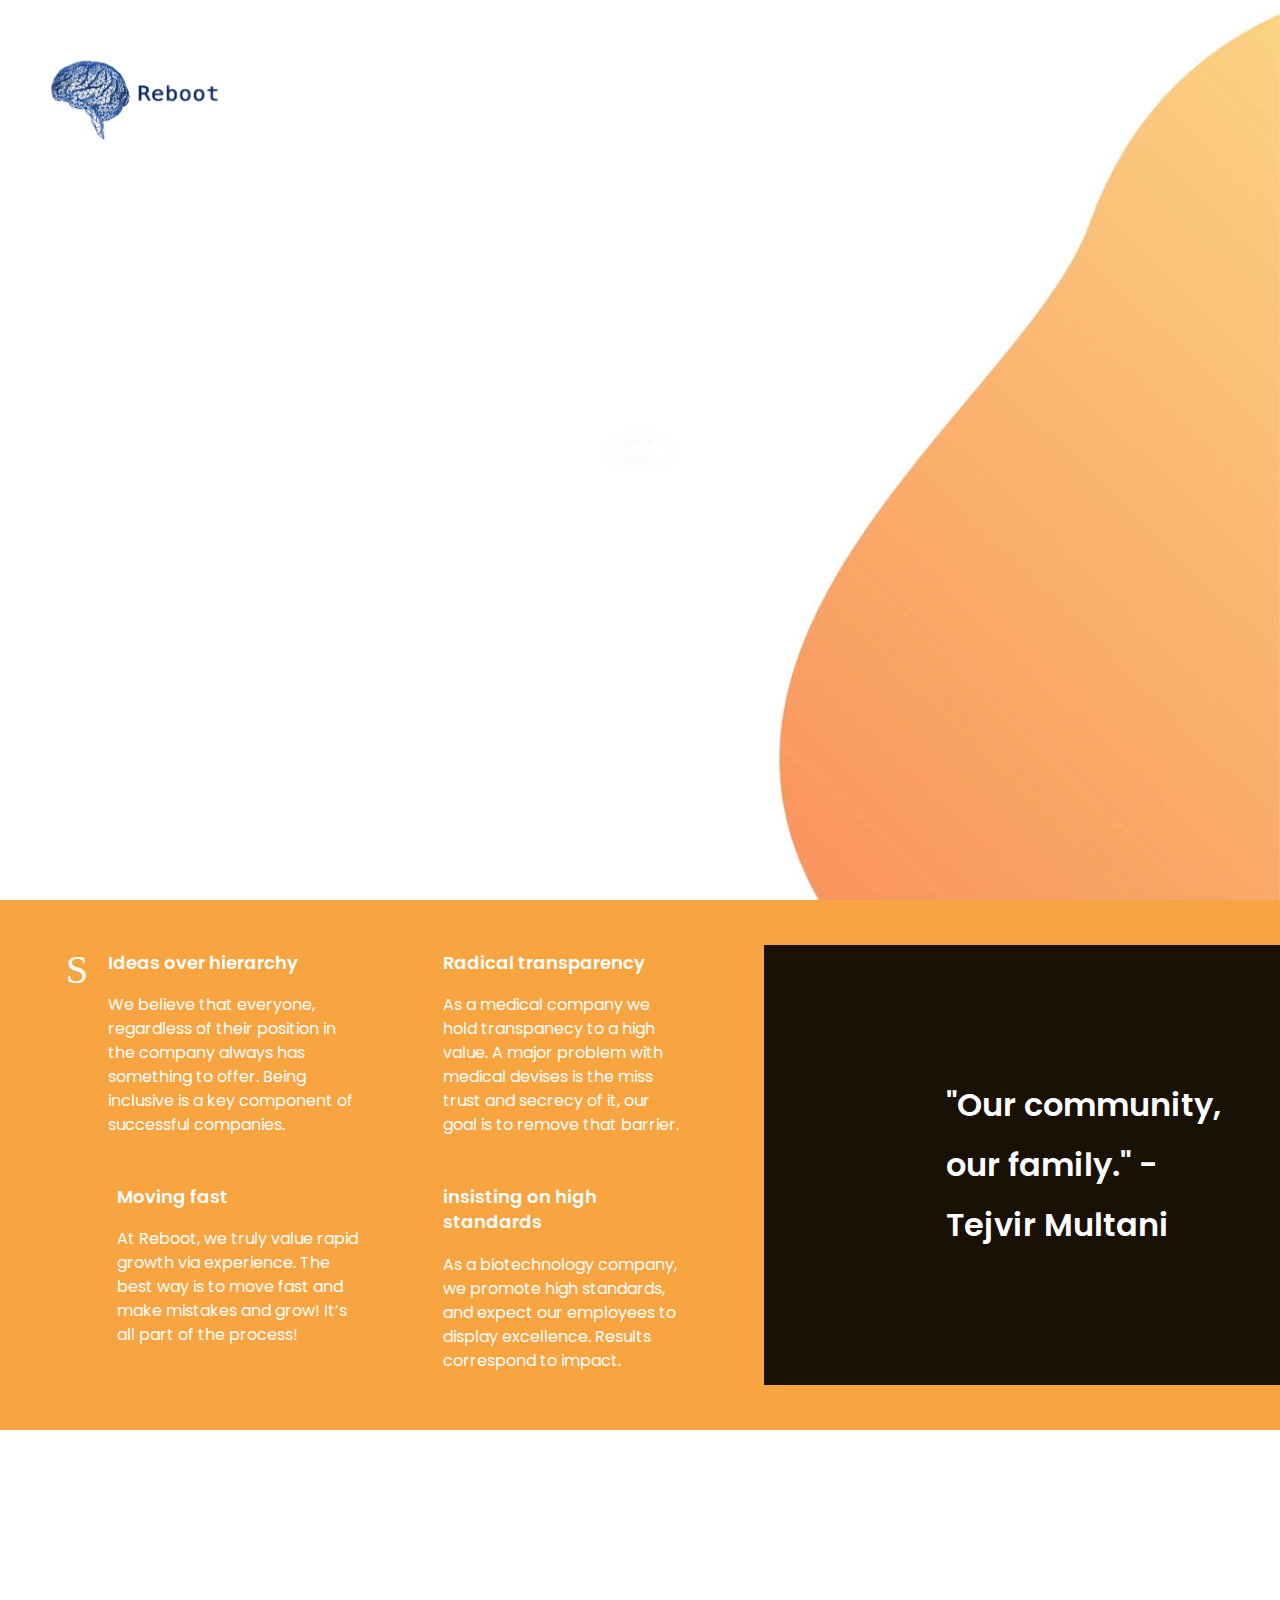
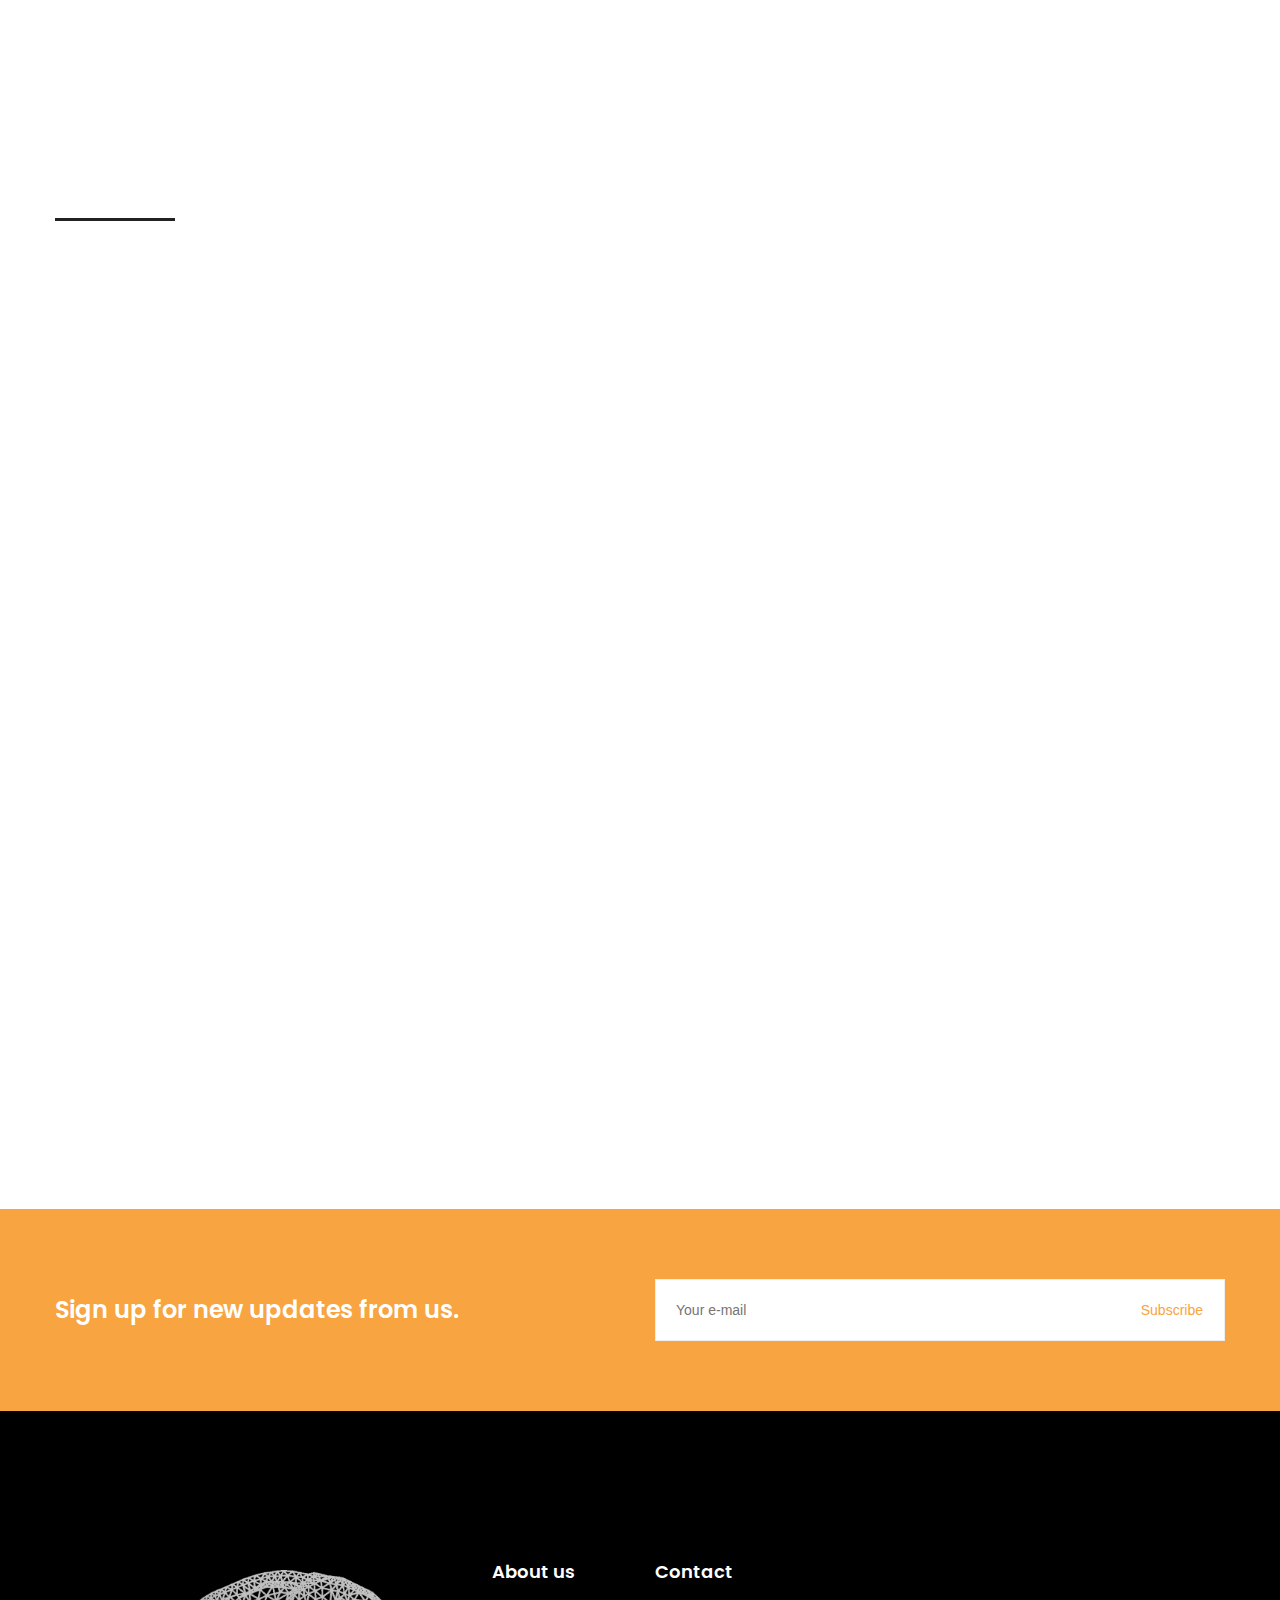
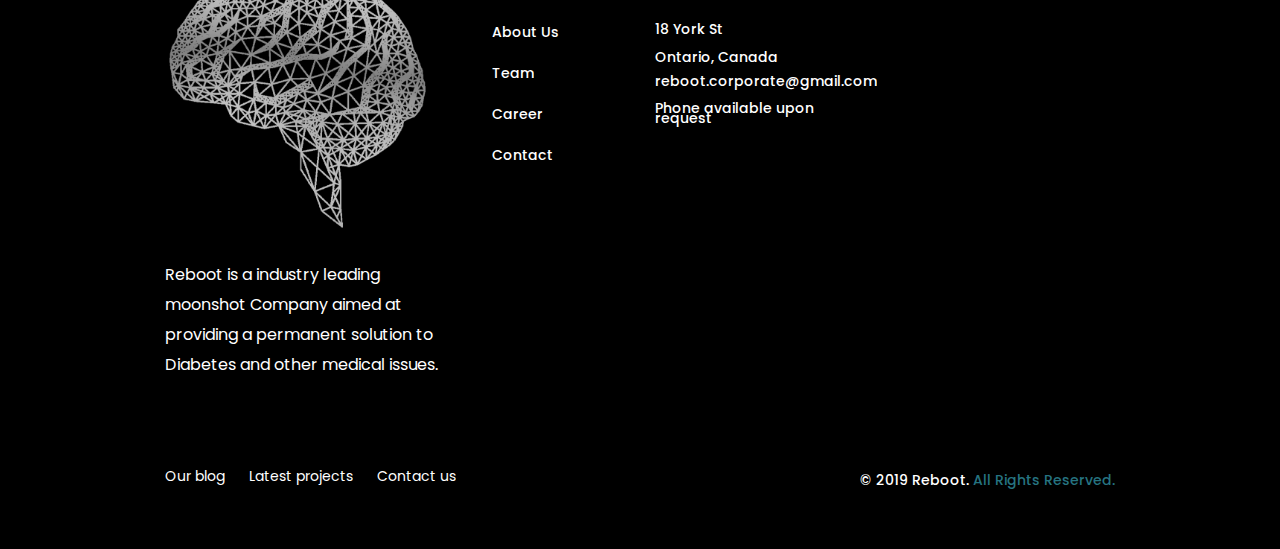
==== commit c6371d79: "Update index.html" ====
--- a/index.html
+++ b/index.html
@@ -176,7 +176,7 @@
                                     </div>
                                     <div class="content">
                                         <h4>Radical transparency</h4>
-                                        <p>As a medical company we hold trtanspanecy to a high value. A major problem with medical devises is the miss trust and secrecy of it, our goal is to remove that barrier.</p>
+                                        <p>As a medical company we hold transpanecy to a high value. A major problem with medical devises is the miss trust and secrecy of it, our goal is to remove that barrier.</p>
                                     </div>
                                 </div>
                             </div>
@@ -236,85 +236,7 @@
                 </div>
             </div>
             <!-- End Service Area -->            <!-- Start Service Area -->
-            <div class="brook-service-area bg_color--13">
-                <div class="row align-items-center">
-                    <div class="col-lg-12 col-xl-7 col-12">
-                        <div class="row startupservice-wrapper">
-
-                            <!-- Strat Single Speach -->
-                            <div class="col-lg-6">
-                                <div class="single-motive-speach text-white">
-                                    <div class="icon">
-                                        <i class="icon-basic-globe"></i>
-                                    </div>
-                                    <div class="content">
-                                        <h4>Ideas over hierarchy</h4>
-                                        <p>We believe that everyone, regardless of their position in the company always has something to offer. Being inclusive  is a key component of successful companies.</p>
-                                    </div>
-                                </div>
-                            </div>
-                            <!-- End Single Speach -->
-
-                            <!-- Strat Single Speach -->
-                            <div class="col-lg-6">
-                                <div class="single-motive-speach text-white mt_md--40 mt_sm--40">
-                                    <div class="icon">
-                                        <i class="ion-monitor"></i>
-                                    </div>
-                                    <div class="content">
-                                        <h4>Radical transparency</h4>
-                                        <p>As a medical company we hold trtanspanecy to a high value. A major problem with medical devises is the miss trust and secrecy of it, our goal is to remove that barrier.</p>
-                                    </div>
-                                </div>
-                            </div>
-                            <!-- End Single Speach -->
-
-                            <!-- Strat Single Speach -->
-                            <div class="col-lg-6">
-                                <div class="single-motive-speach text-white mt--40">
-                                    <div class="icon">
-                                        <i class="ion-ios-baseball-outline"></i>
-                                    </div>
-                                    <div class="content">
-                                        <h4>Moving fast</h4>
-                                        <p>At Reboot, we truly value rapid growth via experience. The best way is to move fast and make mistakes and grow!  It’s all part of the process!</p>
-                                    </div>
-                                </div>
-                            </div>
-                            <!-- End Single Speach -->
-
-                            <!-- Strat Single Speach -->
-
-                           
-                            <!-- End Single Speach -->
-                            
-                            <!-- Strat Single Speach -->
-                            
-                            <!-- End Single Speach -->
-
-                        </div>
-                    </div>
-                    <div class="col-lg-12 col-xl-5 col-12">
-                        <div class="clint-succeed bg_image--24 ptb--220 ptb-md--80 ptb-lg--80 ptb_lp--130 ptb-sm--60"
-                            data-black-overlay="9">
-                            <div class="row align-items-center plr_md--40 plr_sm--40">
-                                <div class="col-lg-4">
-                                    <!-- Start Single Popup -->
-
-                                    <!-- End Single Popup -->
-                                </div>
-                                <div class="col-lg-8">
-                                    <div class="content pr--30 pr_sm--0">
-                                        <h3 class="heading heading-h3 font-32 text-white line-height-1-88">"Our community, our family." - Tejvir Multani</h3>
-                                    </div>
-                                </div>
-                            </div>
-                        </div>
-                    </div>
-                </div>
-            </div>
-            <!-- End Service Area -->
-             
+          
              
 
             <!-- Start What We Do Area -->
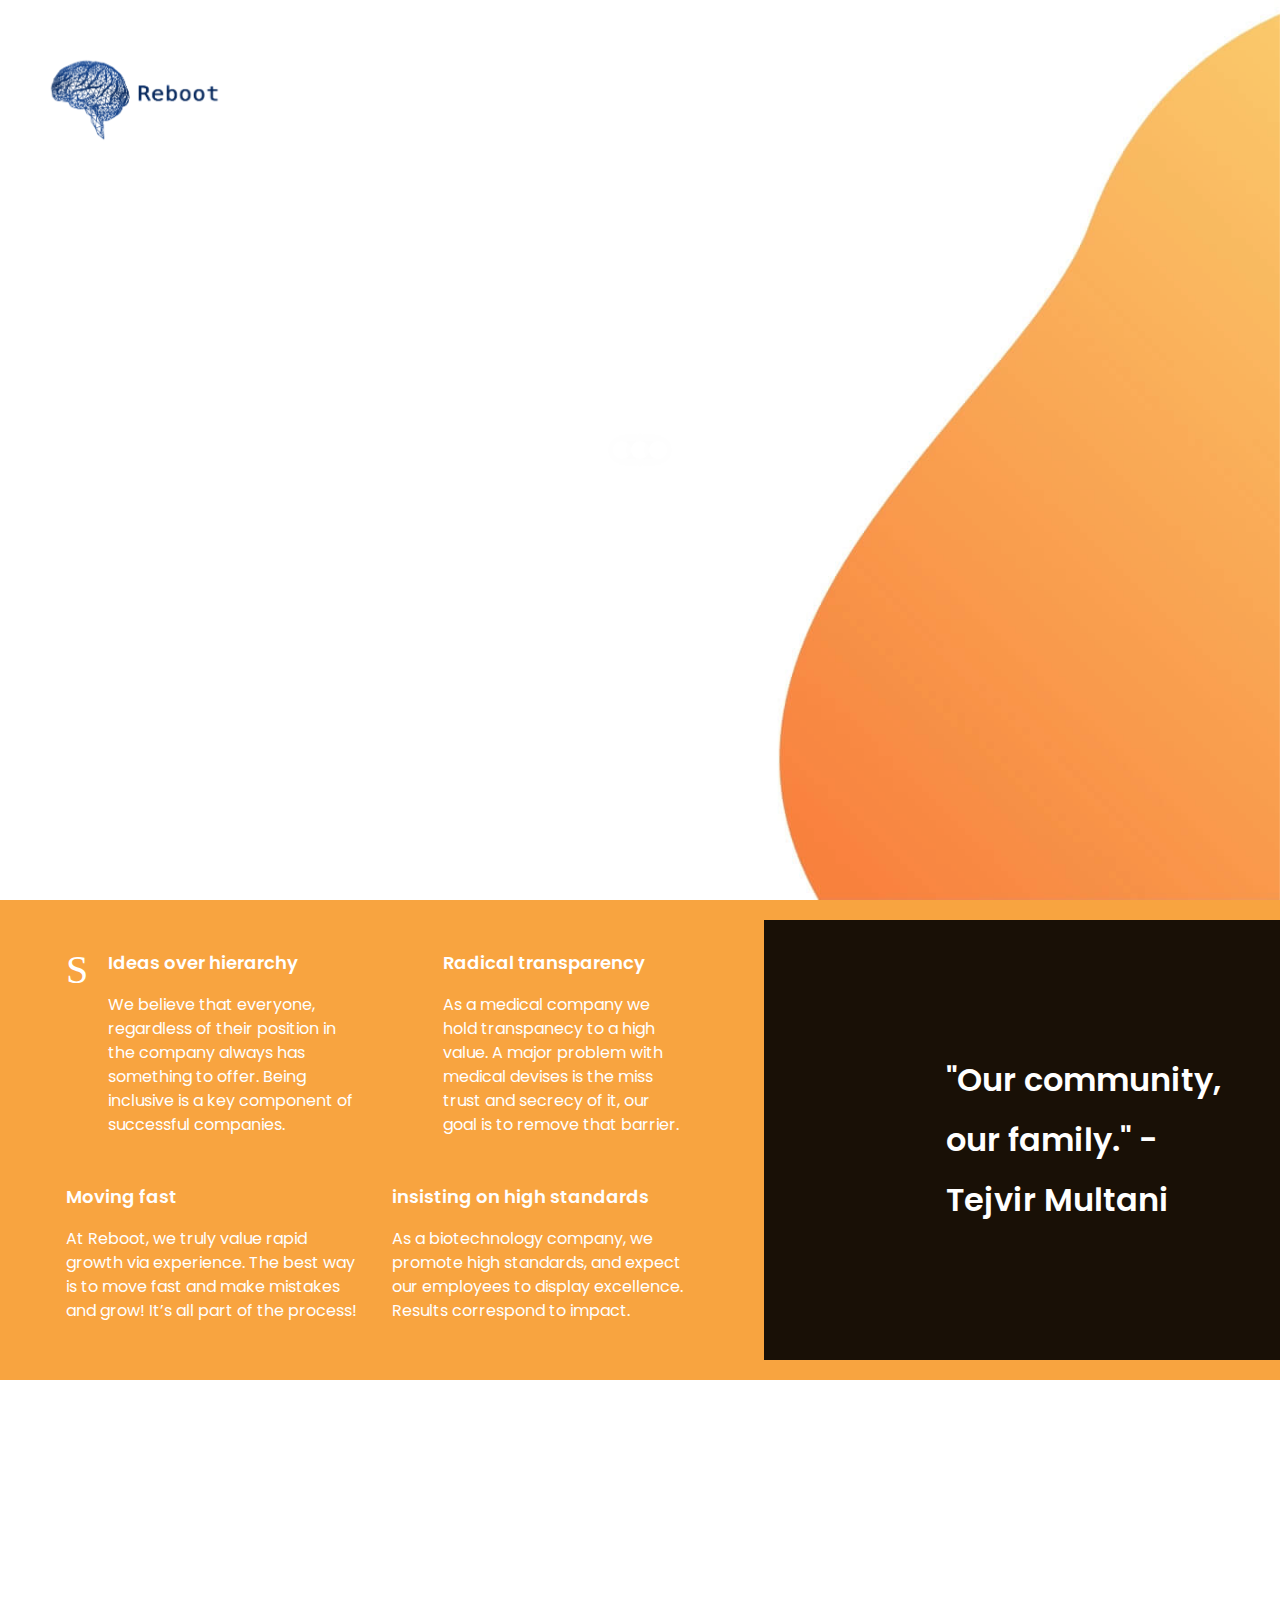
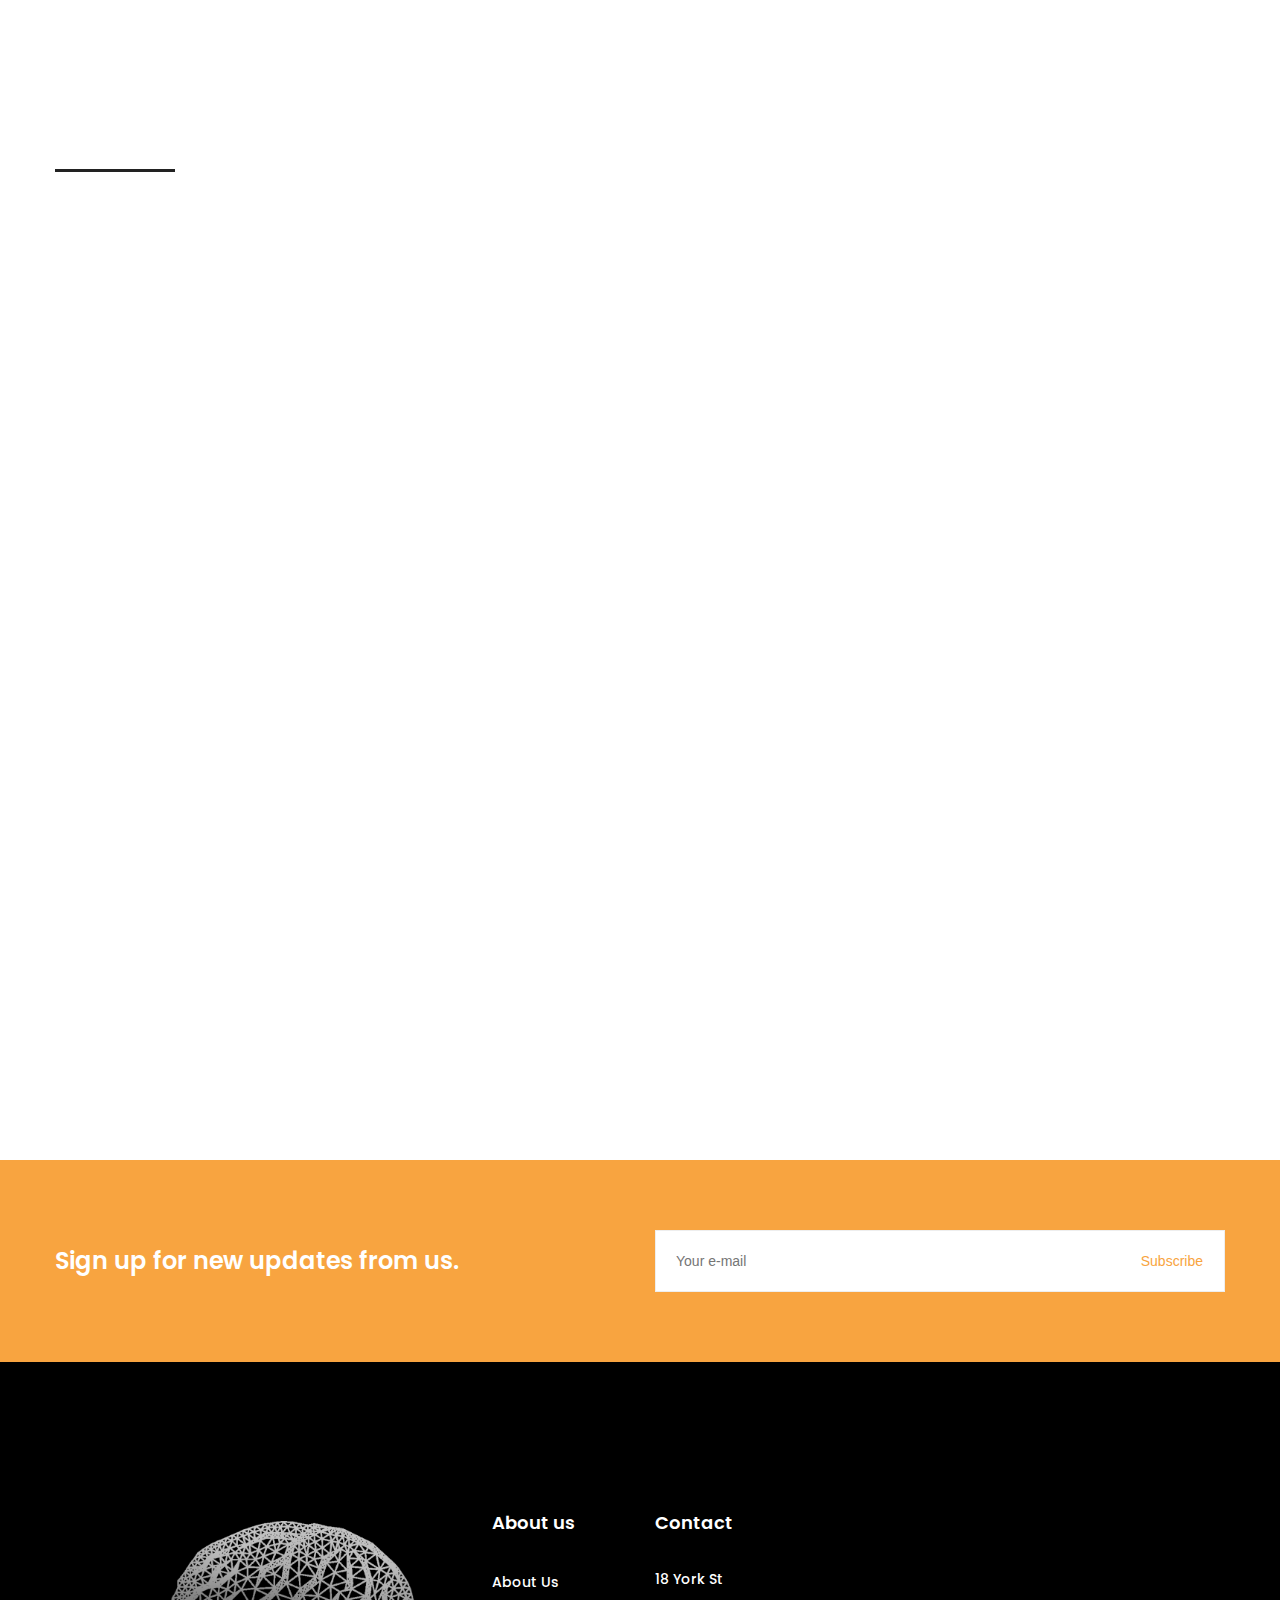
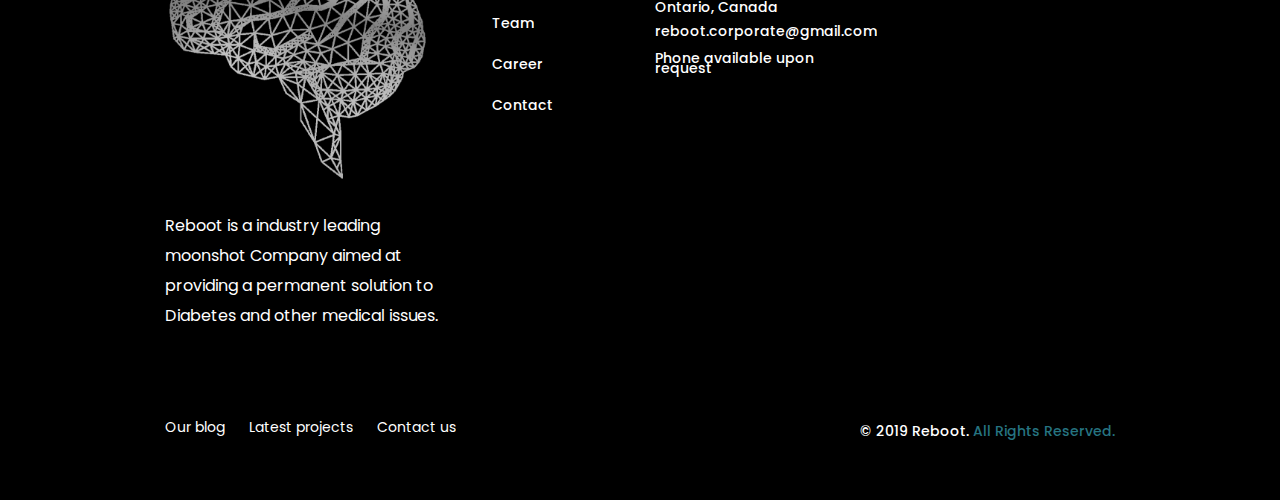
==== commit bc38902c: "Update index.html" ====
--- a/index.html
+++ b/index.html
@@ -185,9 +185,7 @@
                             <!-- Strat Single Speach -->
                             <div class="col-lg-6">
                                 <div class="single-motive-speach text-white mt--40">
-                                    <div class="icon">
-                                        <i class="ion-ios-baseball-outline"></i>
-                                    </div>
+                                    
                                     <div class="content">
                                         <h4>Moving fast</h4>
                                         <p>At Reboot, we truly value rapid growth via experience. The best way is to move fast and make mistakes and grow!  It’s all part of the process!</p>
@@ -199,9 +197,7 @@
                             <!-- Strat Single Speach -->
                             <div class="col-lg-6">
                                 <div class="single-motive-speach text-white mt--40">
-                                    <div class="icon">
-                                        <i class="ion-pinpoint"></i>
-                                    </div>
+                                 
                                     <div class="content">
                                         <h4>insisting on high standards</h4>
                                         <p>As a biotechnology company, we promote high standards, and expect our employees to display excellence. Results correspond to impact.</p>
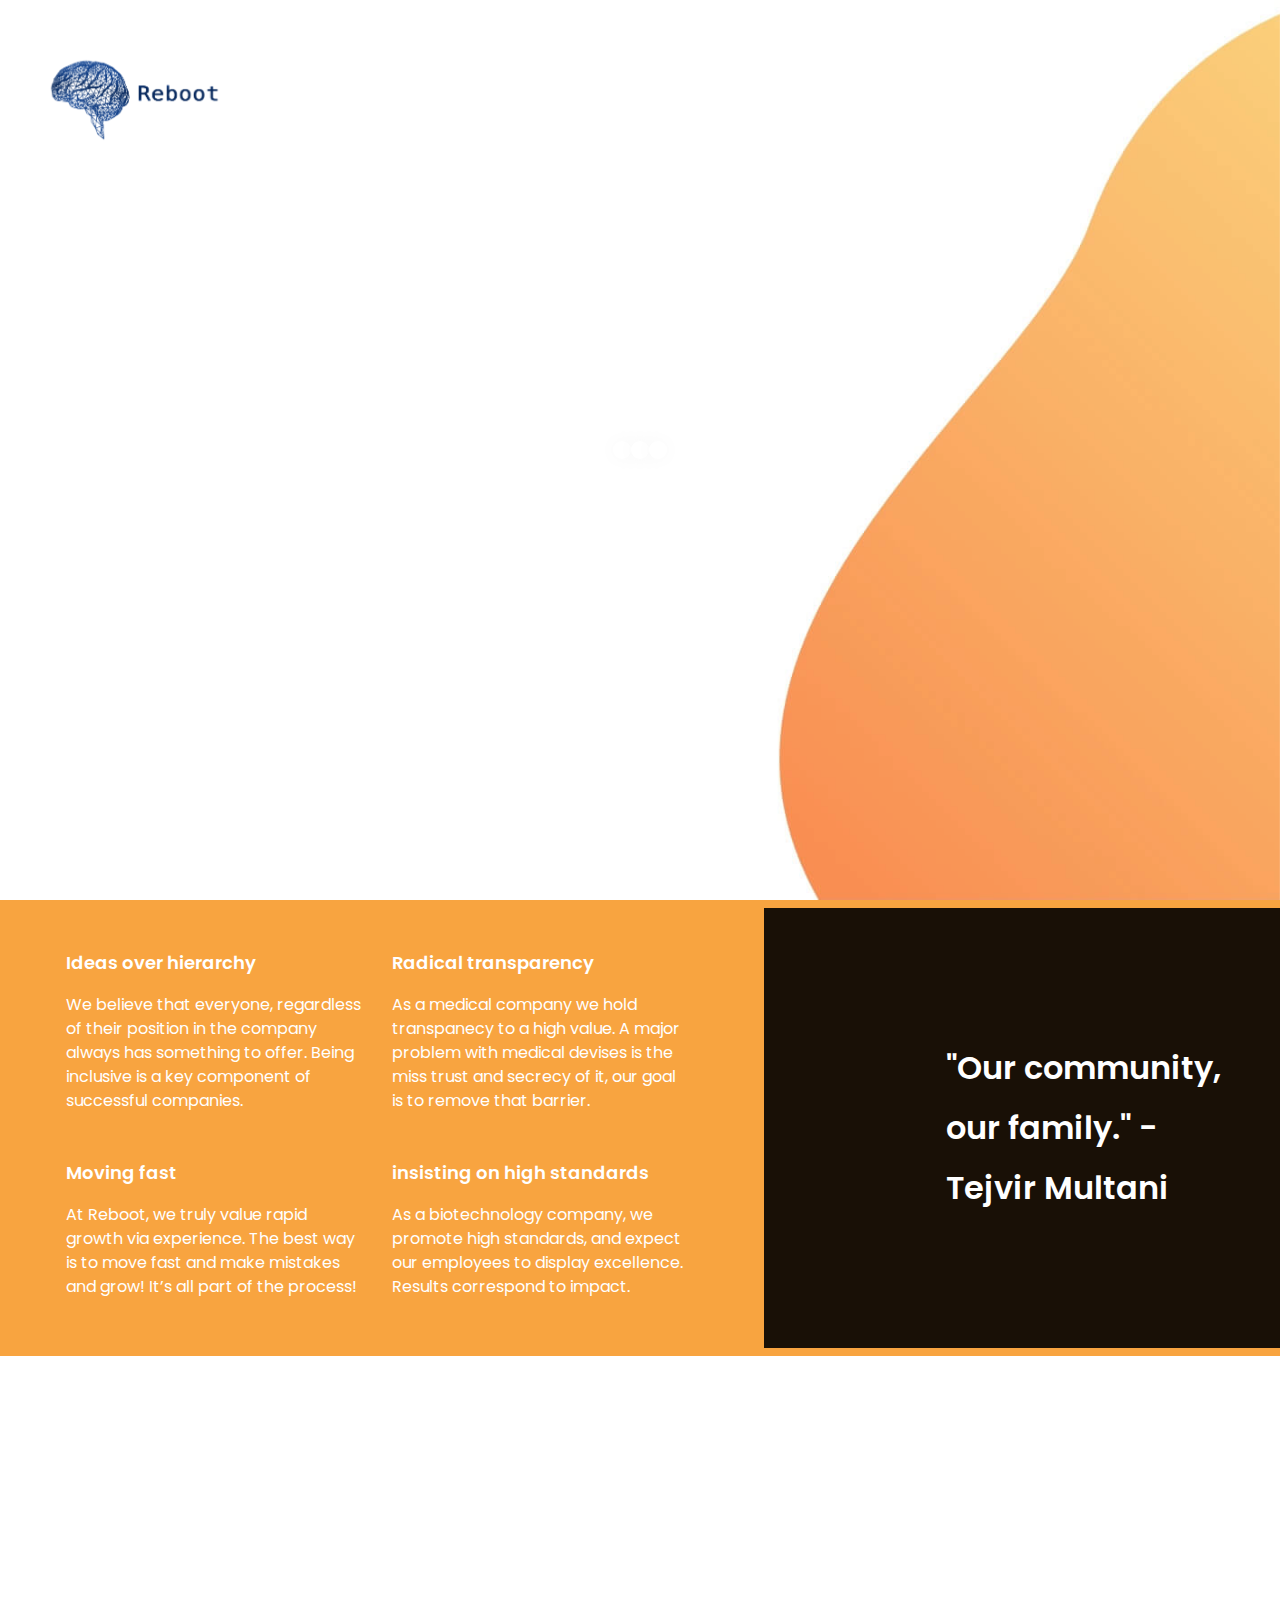
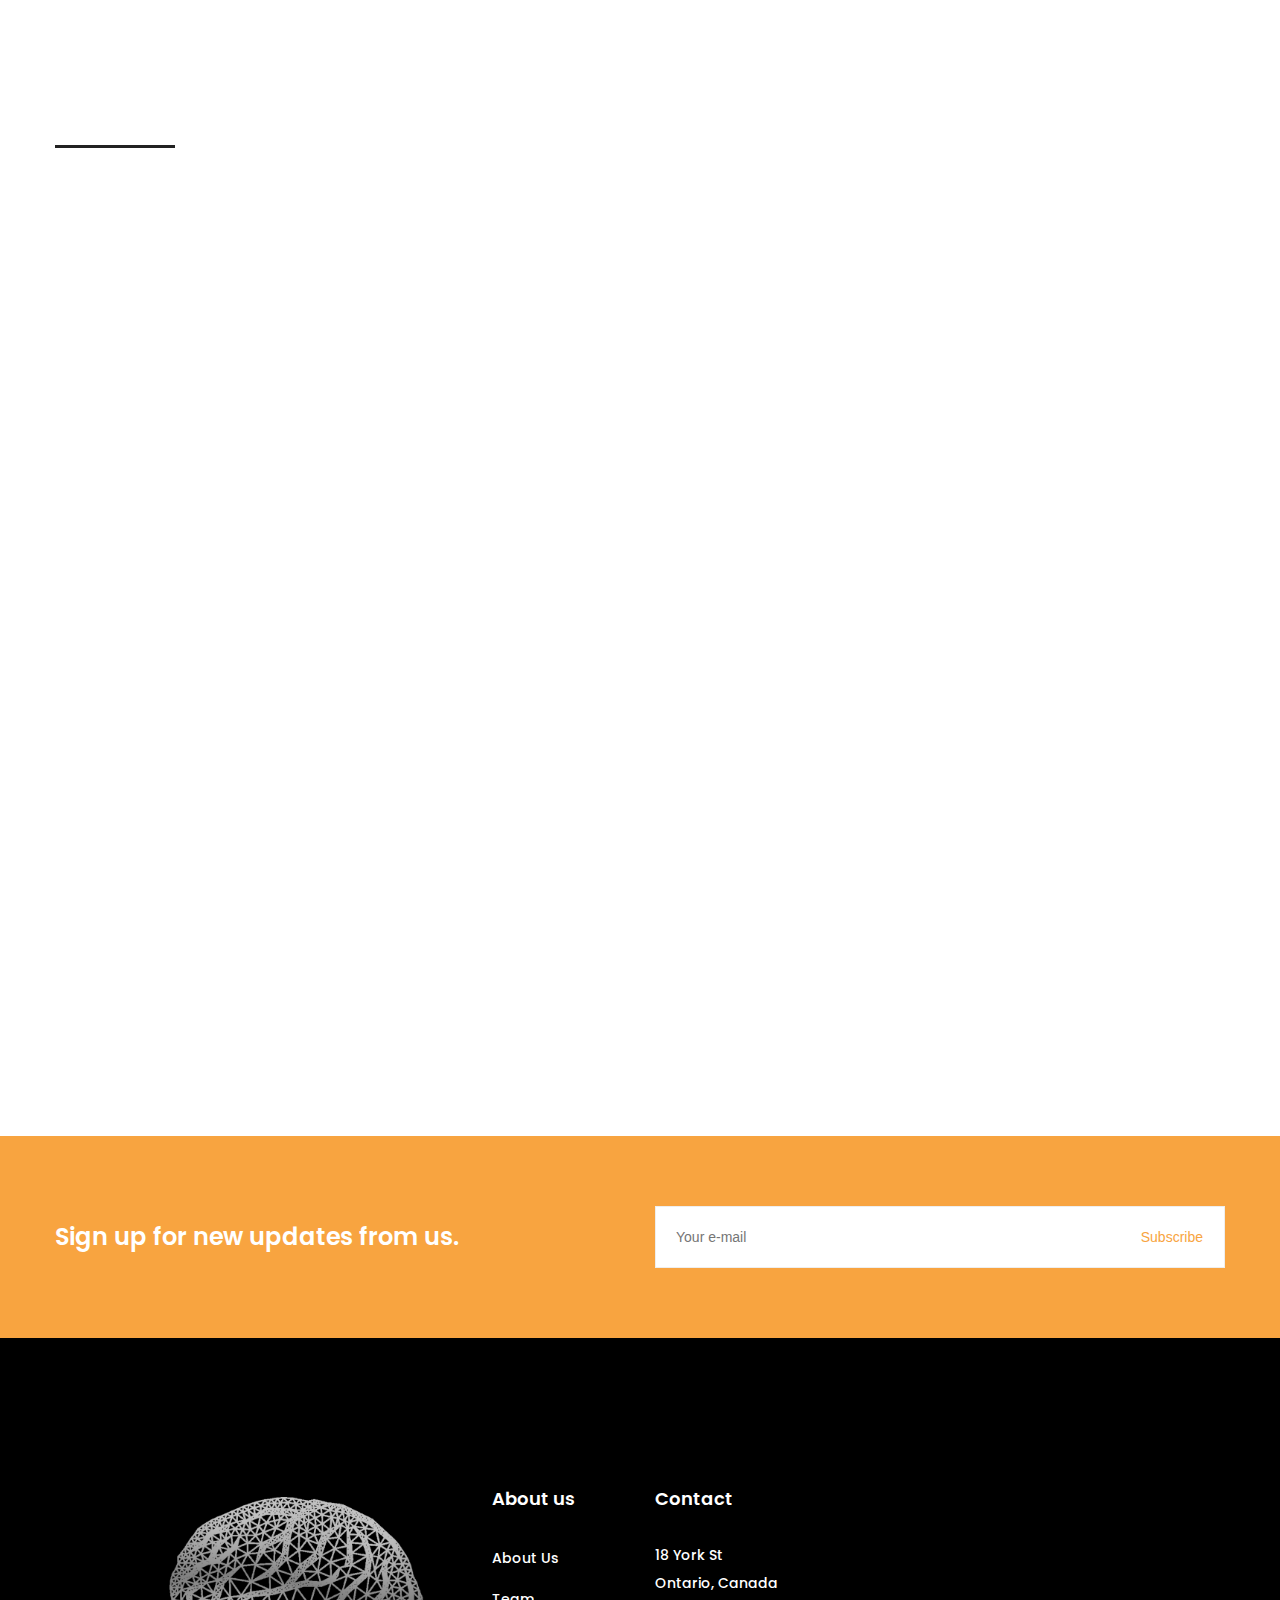
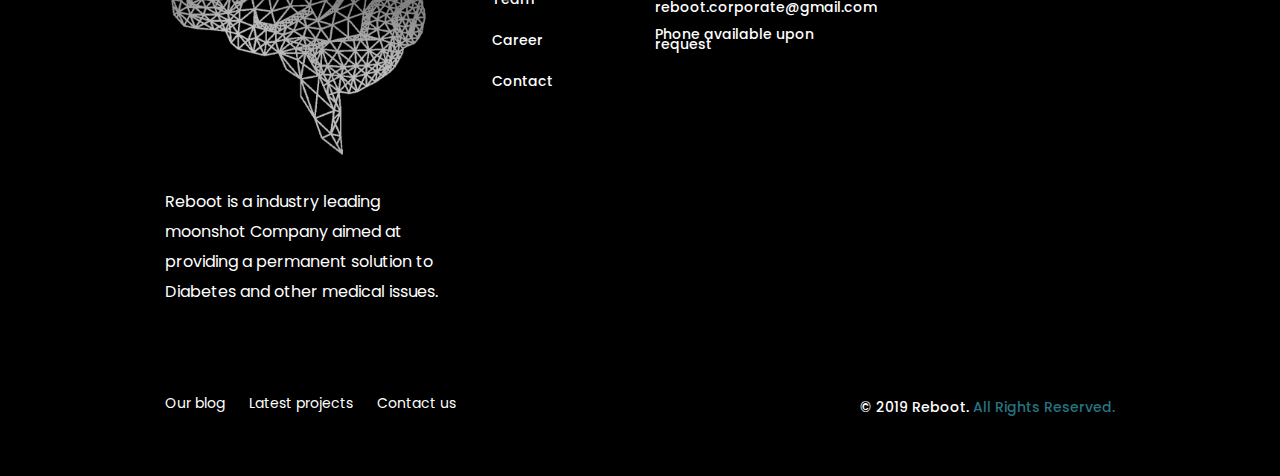
==== commit 1df00cfa: "Update index.html" ====
--- a/index.html
+++ b/index.html
@@ -157,9 +157,8 @@
                             <!-- Strat Single Speach -->
                             <div class="col-lg-6">
                                 <div class="single-motive-speach text-white">
-                                    <div class="icon">
-                                        <i class="icon-basic-globe"></i>
-                                    </div>
+
+                                
                                     <div class="content">
                                         <h4>Ideas over hierarchy</h4>
                                         <p>We believe that everyone, regardless of their position in the company always has something to offer. Being inclusive  is a key component of successful companies.</p>
@@ -171,9 +170,8 @@
                             <!-- Strat Single Speach -->
                             <div class="col-lg-6">
                                 <div class="single-motive-speach text-white mt_md--40 mt_sm--40">
-                                    <div class="icon">
-                                        <i class="ion-monitor"></i>
-                                    </div>
+
+                           
                                     <div class="content">
                                         <h4>Radical transparency</h4>
                                         <p>As a medical company we hold transpanecy to a high value. A major problem with medical devises is the miss trust and secrecy of it, our goal is to remove that barrier.</p>
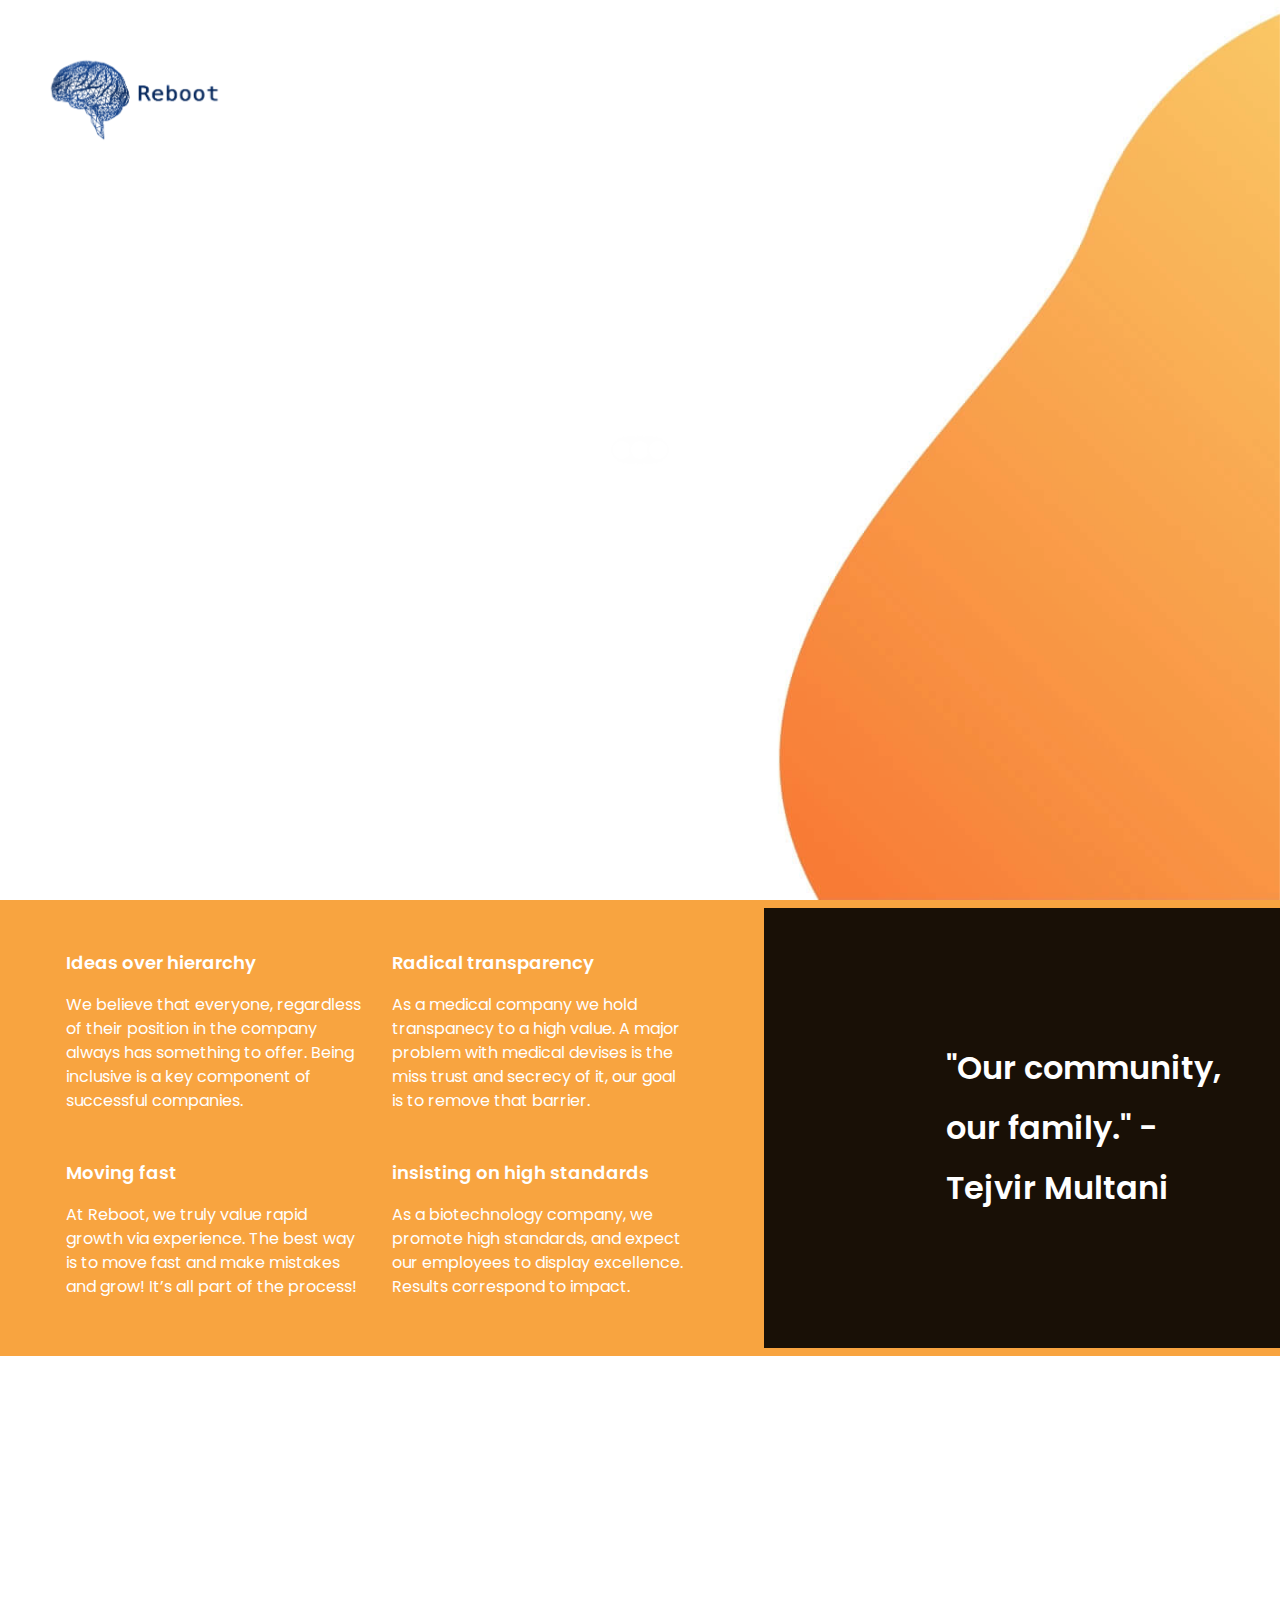
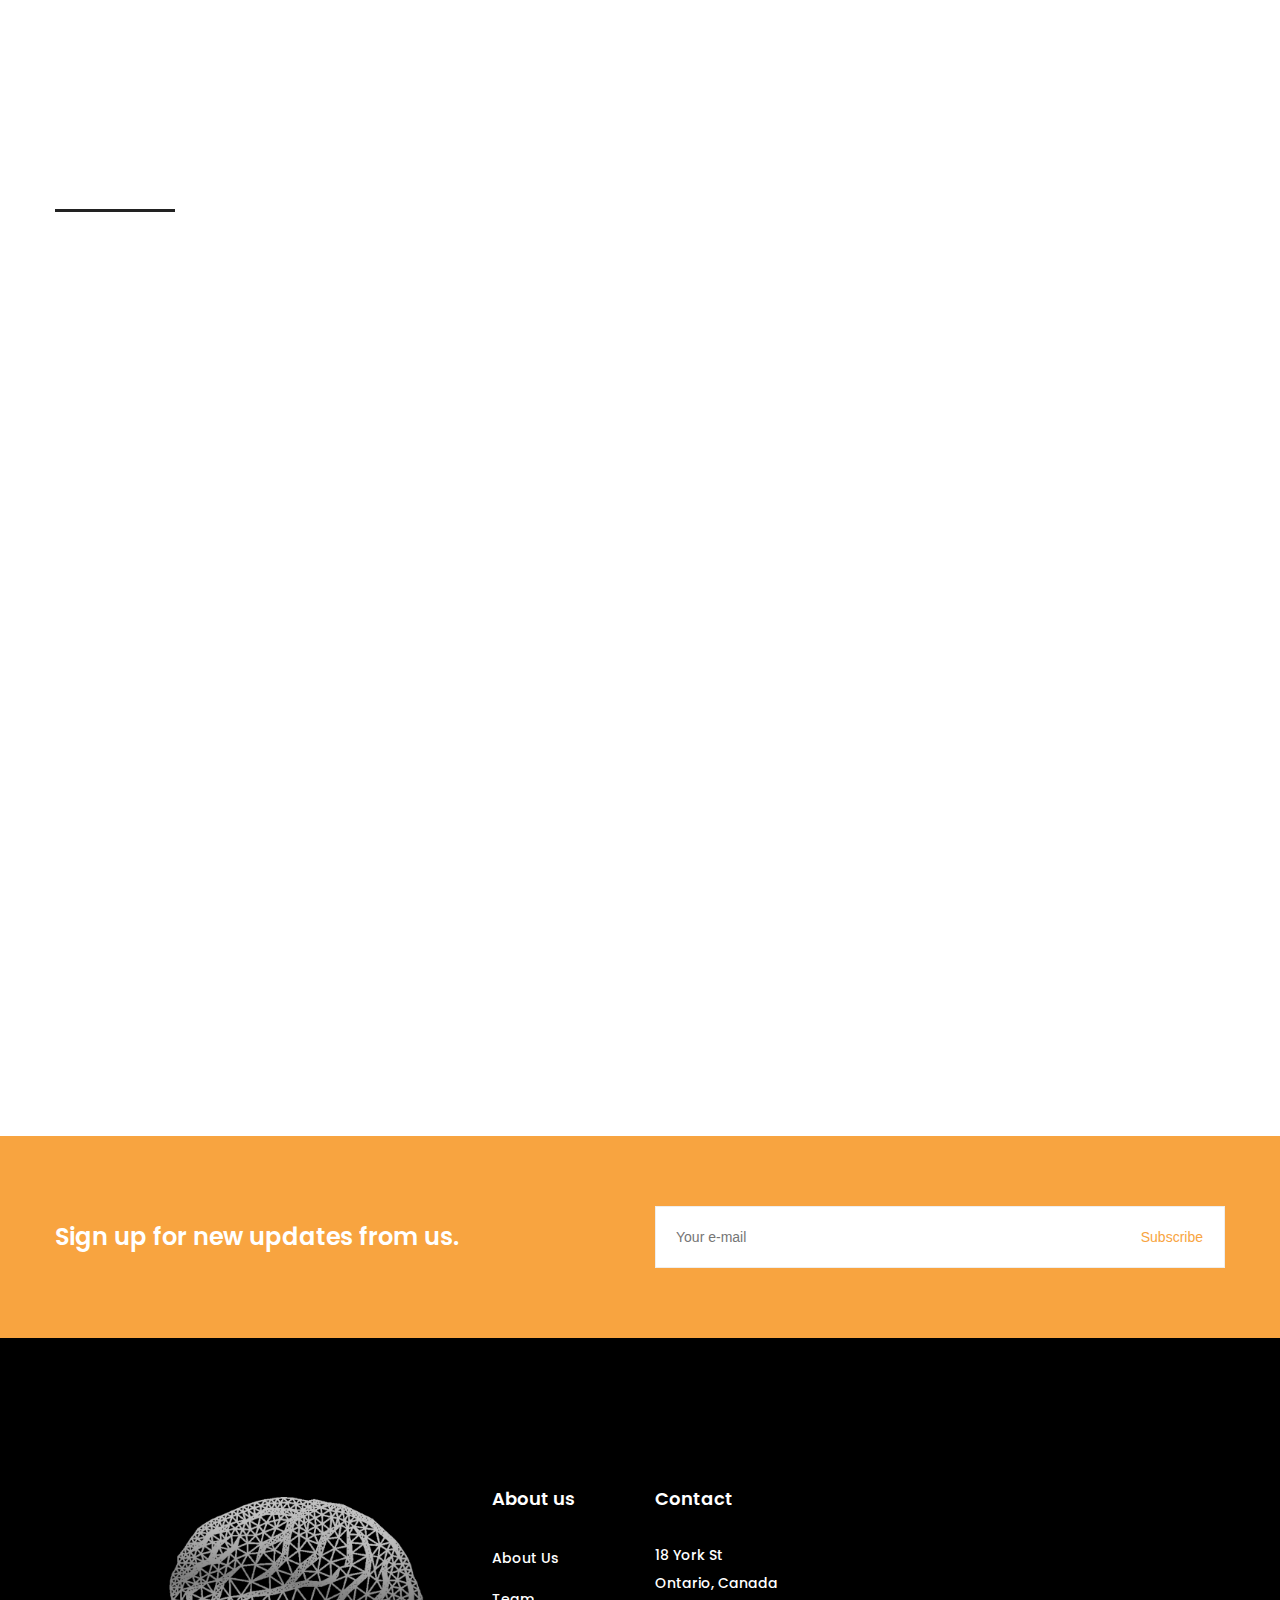
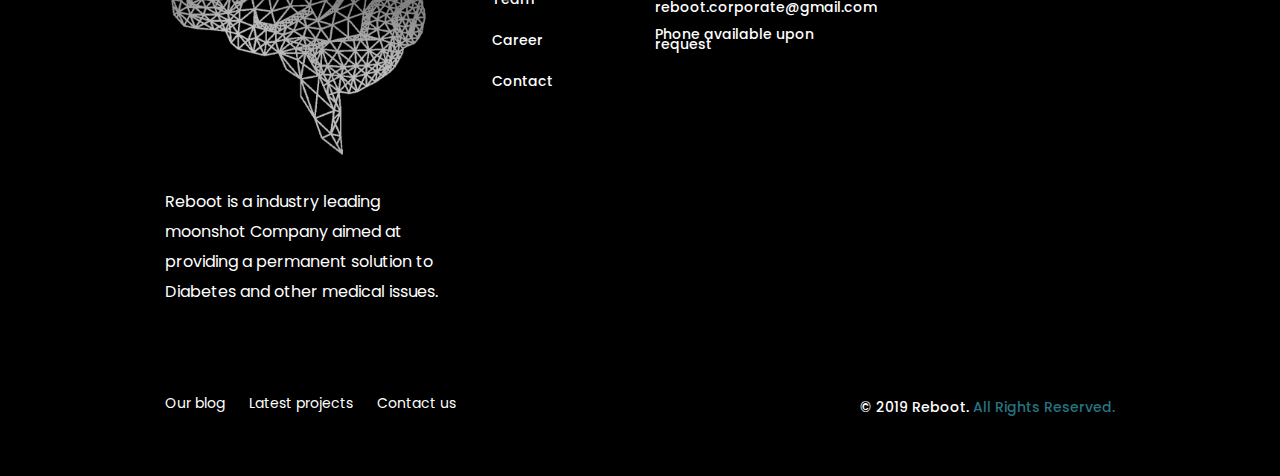
==== commit d2e9dc6f: "Update index.html" ====
--- a/index.html
+++ b/index.html
@@ -228,6 +228,10 @@
                         </div>
                     </div>
                 </div>
+                            </div>
+                                    <div class="bkseparator--40"></div>
+                                    <a class="moredetails-btn text-white" href="img/about/Reboot One pager.pdf"><span>More details</span> <i class="fa fa-arrow-right"></i></a>
+                                </div>
             </div>
             <!-- End Service Area -->            <!-- Start Service Area -->
           
@@ -266,7 +270,7 @@
                                 <div class="content">
                                     <h5 class="heading heading-h5 yellow-color-2 wow move-up">Self regulated system</h5>
                                     <div class="bkseparator--20"></div>
-                                    <p class="bk_pra wow move-up"> current solutions for insulin delivery or painful and mistake prone having a soft regulating system will negate any possible misdelivery and deathsmistake prone having a soft regulating system will negate any possible misdelivery and deaths.</p>
+                                    <p class="bk_pra wow move-up"> Current solutions for insulin delivery or painful and mistake prone having a soft regulating system will negate any possible misdelivery and deathsmistake prone having a soft regulating system will negate any possible misdelivery and deaths.</p>
                                 </div>
                             </div>
                         </div>
@@ -291,7 +295,7 @@
                             <div class="video-content move-up wow">
                                 <h3 class="heading heading-h3 line-height-1-42">How are we going to do it? <br></h3>
                                 <div class="bkseparator--25"></div>
-                                <p class="bk_pra"> the only real need for insulin is the act is the key to the cells to allow glucose in, by using using the electrical impulses of the brain we can bypass the need for insulin production by using the electrical impulses of the brain, using that method we can bypass the need for insulin production and directly provide glucose to the cells.</p>
+                                <p class="bk_pra"> The only real need for insulin is the act is the key to the cells to allow glucose in, by using using the electrical impulses of the brain we can bypass the need for insulin production by using the electrical impulses of the brain, using that method we can bypass the need for insulin production and directly provide glucose to the cells.</p>
                                 <div class="bkseparator--40"></div>
                                 <a class="moredetails-btn yellow-color-2" href="https://medium.com/@pammijmultani/treating-diabetes-with-electric-impulses-68028aa461a2"><span>More details</span> <i class="fa fa-arrow-right"></i></a>
                             </div>
@@ -304,11 +308,7 @@
             <!-- Start Brand Stratagy Area -->
    
                                     
-                                    </div>
-                                    <div class="bkseparator--40"></div>
-                                    <a class="moredetails-btn text-white" href="img/about/Reboot One pager.pdf"><span>More details</span> <i class="fa fa-arrow-right"></i></a>
-                                    
-                                </div>
+                        
                                 <!-- End Single List -->
 
                             </div>
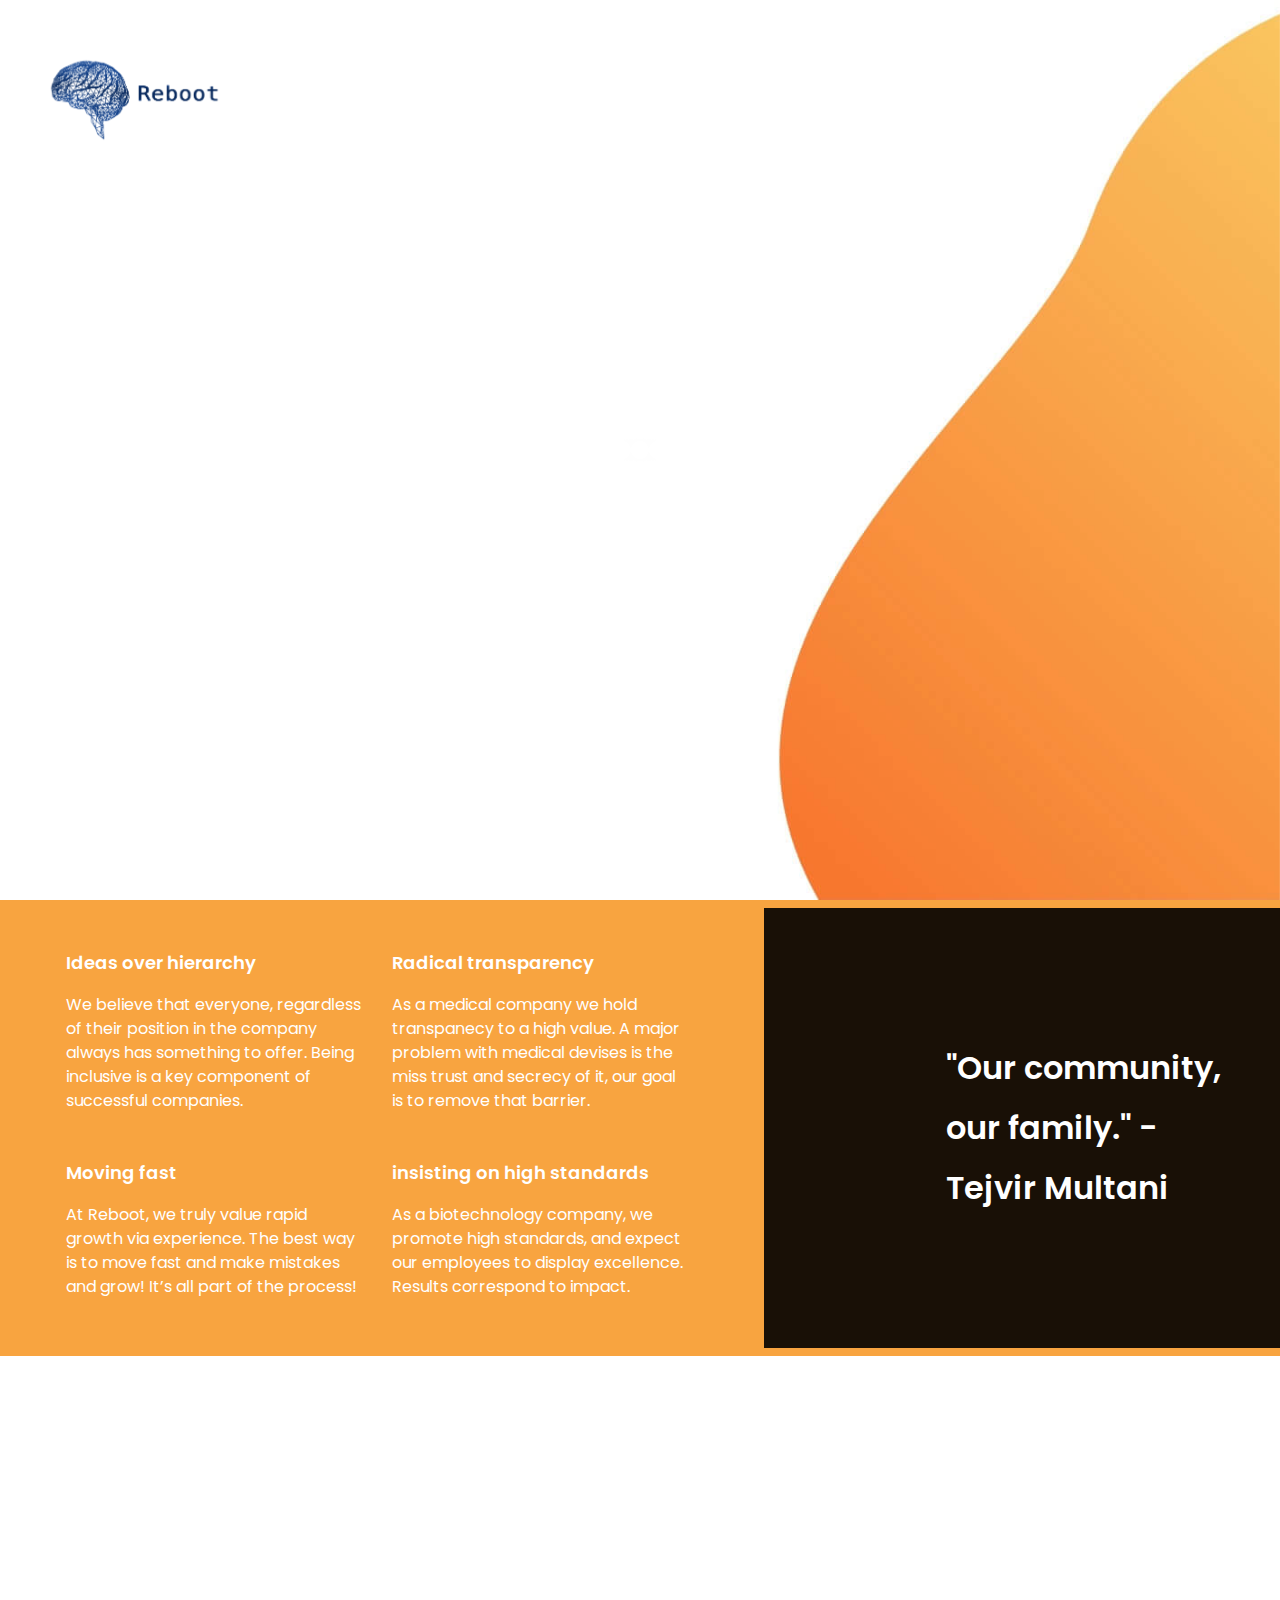
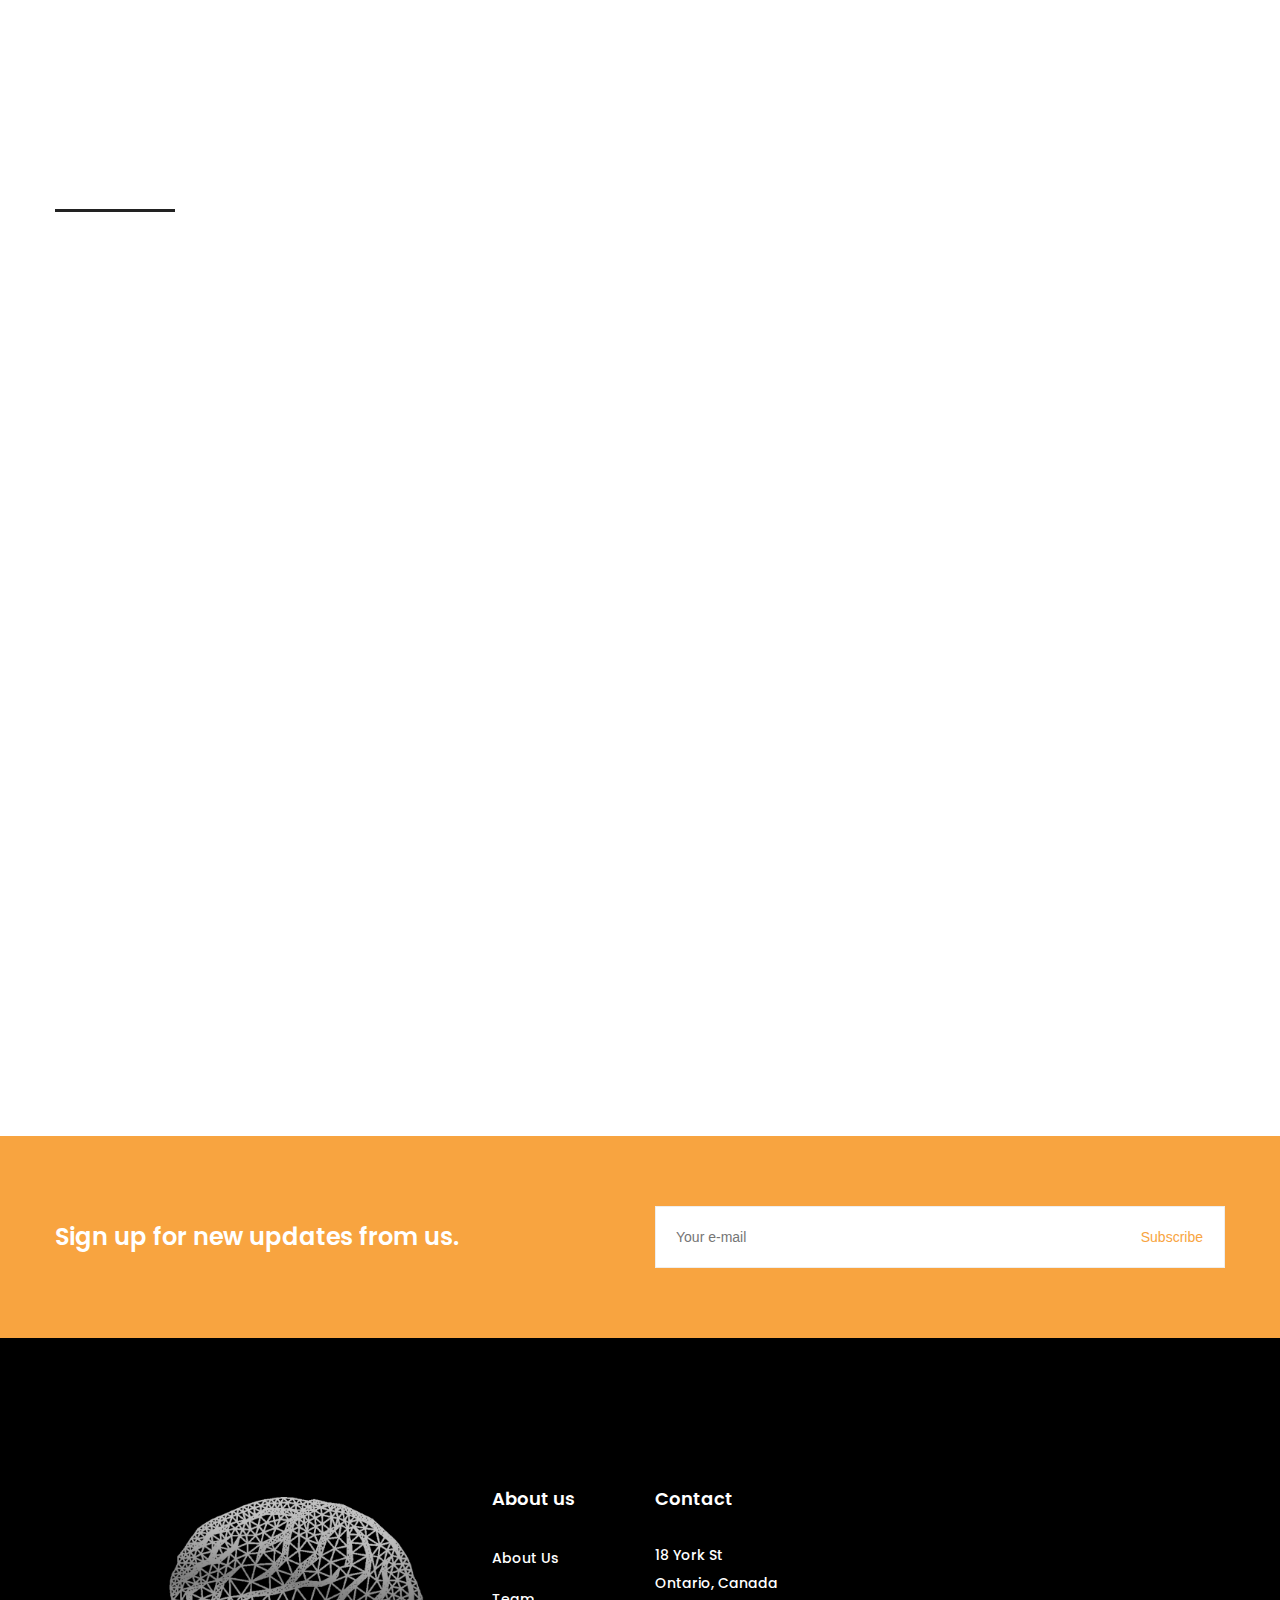
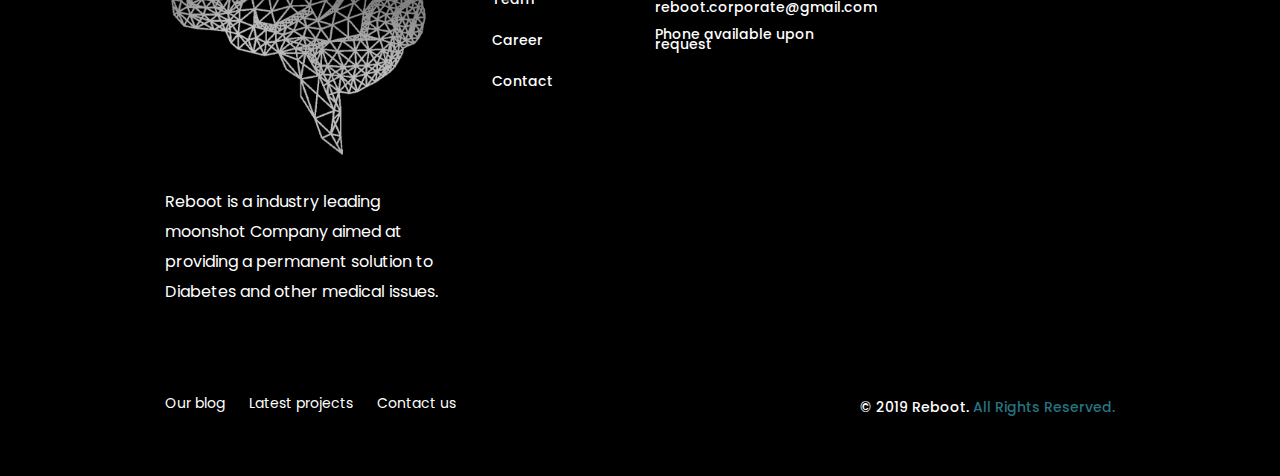
==== commit 44bd35bf: "Update index.html" ====
--- a/index.html
+++ b/index.html
@@ -116,7 +116,7 @@
                                 data-frames='[{"delay":400,"speed":1000,"frame":"0","from":"y:-50px;opacity:0;","to":"o:1;","ease":"Power3.easeInOut"},{"delay":"wait","speed":300,"frame":"999","to":"opacity:0;","ease":"Power3.easeInOut"}]'
                                 data-textAlign="['inherit','center','center','center']" data-paddingtop="[0,0,0,0]"
                                 data-paddingright="[0,0,0,0]" data-paddingbottom="[0,0,0,0]" data-paddingleft="[0,0,0,0]"
-                                style="z-index: 6; min-width: 500px; max-width: 500px; white-space: normal; font-size: 55px; line-height: 77px; font-weight: 600; color: #222222; letter-spacing: 0px;">The better alternitive to insulin injection. </div>
+                                style="z-index: 6; min-width: 500px; max-width: 500px; white-space: normal; font-size: 55px; line-height: 77px; font-weight: 600; color: #222222; letter-spacing: 0px;">The better alternitive to insulin. </div>
 
                             <!-- LAYER NR. 3 -->
                             <div class="tp-caption  startups-pra" id="slide-12-layer-7" data-x="['left','center','center','center']"
@@ -126,7 +126,7 @@
                                 data-type="text" data-responsive_offset="off" data-responsive="off" data-frames='[{"delay":900,"speed":1000,"frame":"0","from":"y:50px;opacity:0;","to":"o:1;","ease":"Power3.easeInOut"},{"delay":"wait","speed":300,"frame":"999","to":"opacity:0;","ease":"Power3.easeInOut"}]'
                                 data-textAlign="['inherit','center','center','center']" data-paddingtop="[0,0,0,0]"
                                 data-paddingright="[0,0,0,0]" data-paddingbottom="[0,0,0,0]" data-paddingleft="[0,0,0,0]"
-                                style="z-index: 7; min-width: 500px; max-width: 500px; white-space: normal; font-size: 20px; line-height: 40px; font-weight: 500; color: #999999; letter-spacing: 0px;">We design & build permanent diabetic solutions.</div>
+                                style="z-index: 7; min-width: 500px; max-width: 500px; white-space: normal; font-size: 20px; line-height: 40px; font-weight: 500; color: #999999; letter-spacing: 0px;">Providing permanent diabetic solutions.</div>
 
                             <!-- LAYER NR. 4
                             <div class="tp-caption rev-btn " id="slide-12-layer-8" data-x="['left','center','center','center']"
@@ -183,7 +183,6 @@
                             <!-- Strat Single Speach -->
                             <div class="col-lg-6">
                                 <div class="single-motive-speach text-white mt--40">
-                                    
                                     <div class="content">
                                         <h4>Moving fast</h4>
                                         <p>At Reboot, we truly value rapid growth via experience. The best way is to move fast and make mistakes and grow!  It’s all part of the process!</p>
@@ -270,7 +269,7 @@
                                 <div class="content">
                                     <h5 class="heading heading-h5 yellow-color-2 wow move-up">Self regulated system</h5>
                                     <div class="bkseparator--20"></div>
-                                    <p class="bk_pra wow move-up"> Current solutions for insulin delivery or painful and mistake prone having a soft regulating system will negate any possible misdelivery and deathsmistake prone having a soft regulating system will negate any possible misdelivery and deaths.</p>
+                                    <p class="bk_pra wow move-up"> Current solutions for insulin delivery or painful and mistake prone having a self regulating system will negate any possible misdelivery and deathsmistake prone having a soft regulating system will negate any possible misdelivery and deaths.</p>
                                 </div>
                             </div>
                         </div>
@@ -413,7 +412,7 @@
                                             <div class="info">
                                                 <h5 class="heading heading-h5"><a href="portfolio-details.html">TSmart
                                                         Sound System</a></h5>
-                                                <p class="bk_pra">Design</p>
+                                                <p class="bk_pra">Design</p>https://therealreboot.github.io/thereboot.github.io/
                                             </div>
                                         </div>
                                     </div>
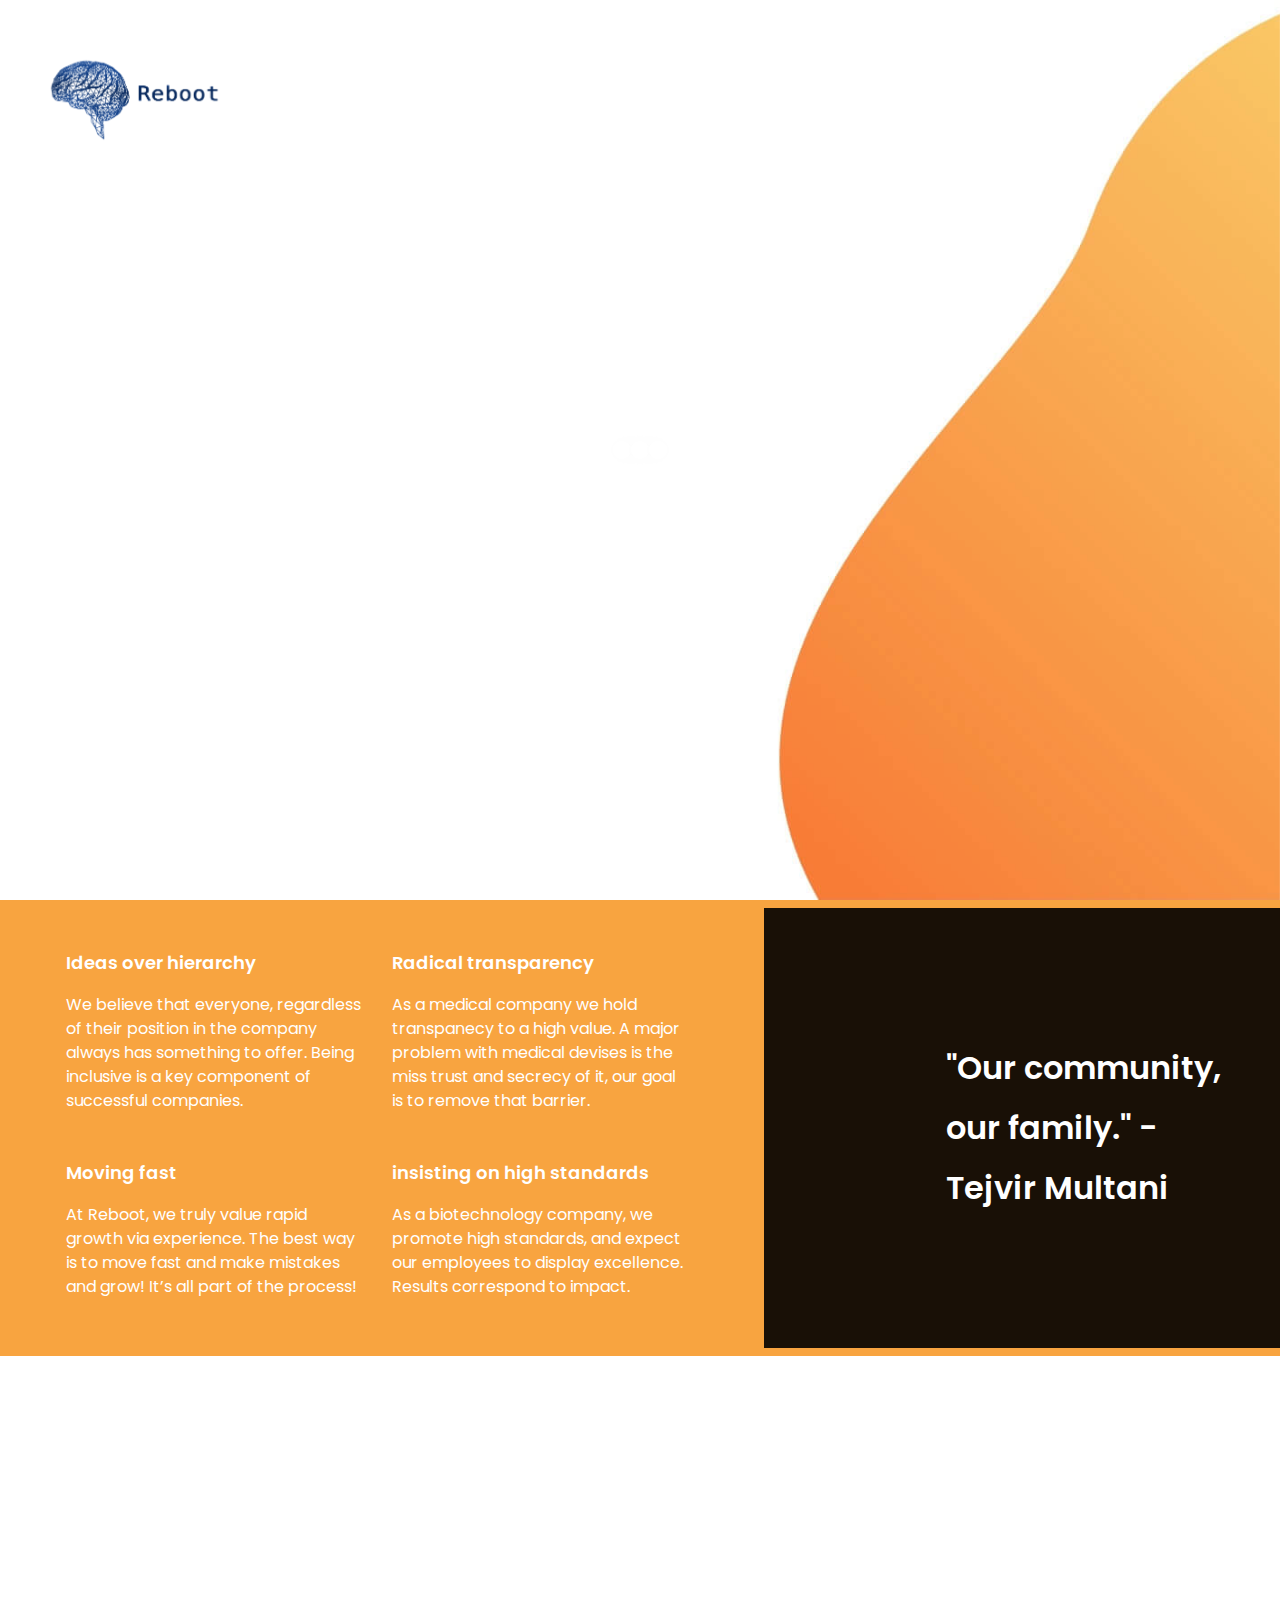
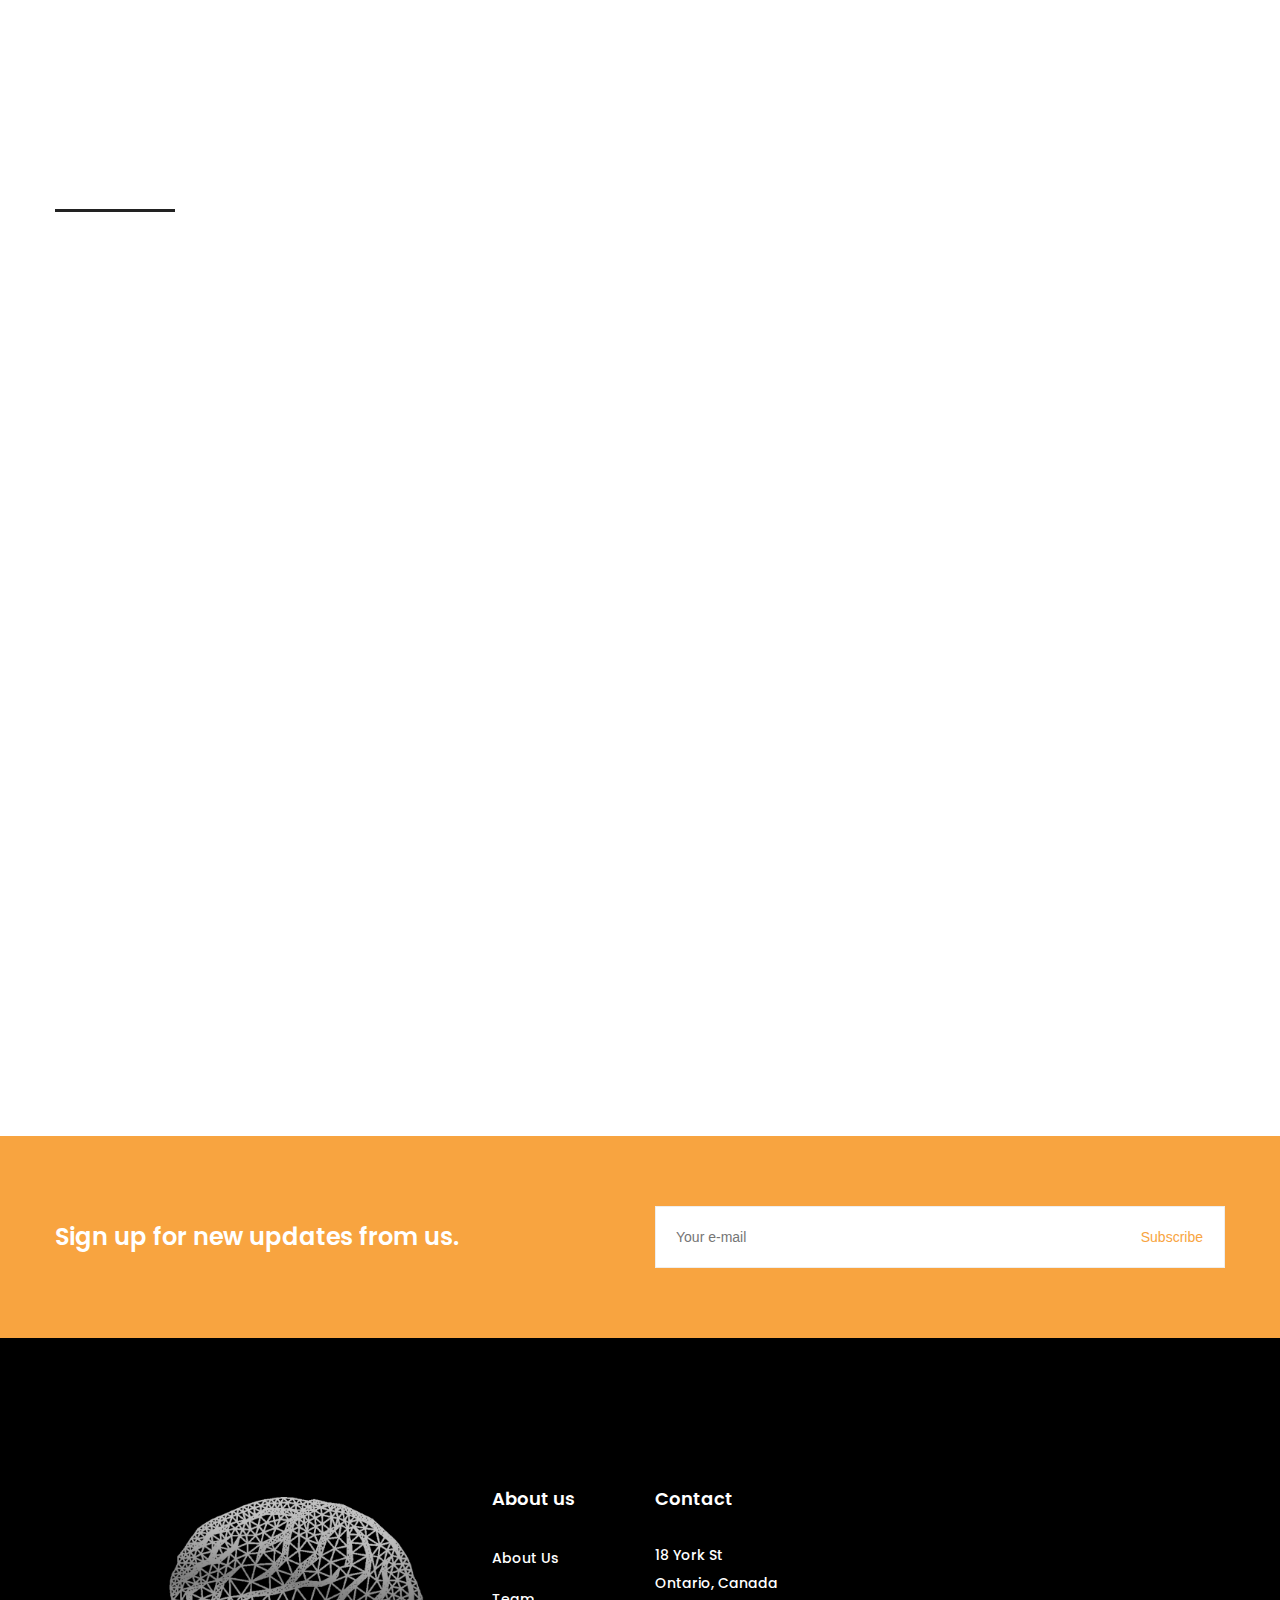
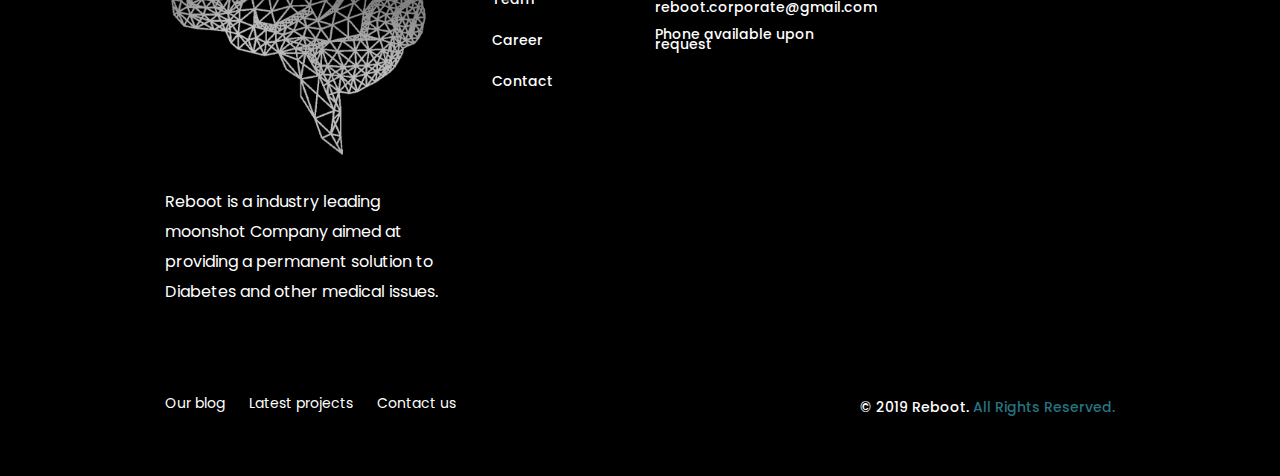
==== commit 1e941a9e: "Update index.html" ====
--- a/index.html
+++ b/index.html
@@ -116,7 +116,7 @@
                                 data-frames='[{"delay":400,"speed":1000,"frame":"0","from":"y:-50px;opacity:0;","to":"o:1;","ease":"Power3.easeInOut"},{"delay":"wait","speed":300,"frame":"999","to":"opacity:0;","ease":"Power3.easeInOut"}]'
                                 data-textAlign="['inherit','center','center','center']" data-paddingtop="[0,0,0,0]"
                                 data-paddingright="[0,0,0,0]" data-paddingbottom="[0,0,0,0]" data-paddingleft="[0,0,0,0]"
-                                style="z-index: 6; min-width: 500px; max-width: 500px; white-space: normal; font-size: 55px; line-height: 77px; font-weight: 600; color: #222222; letter-spacing: 0px;">The better alternitive to insulin. </div>
+                                style="z-index: 6; min-width: 500px; max-width: 500px; white-space: normal; font-size: 55px; line-height: 77px; font-weight: 600; color: #222222; letter-spacing: 0px;">The better alternative to insulin. </div>
 
                             <!-- LAYER NR. 3 -->
                             <div class="tp-caption  startups-pra" id="slide-12-layer-7" data-x="['left','center','center','center']"
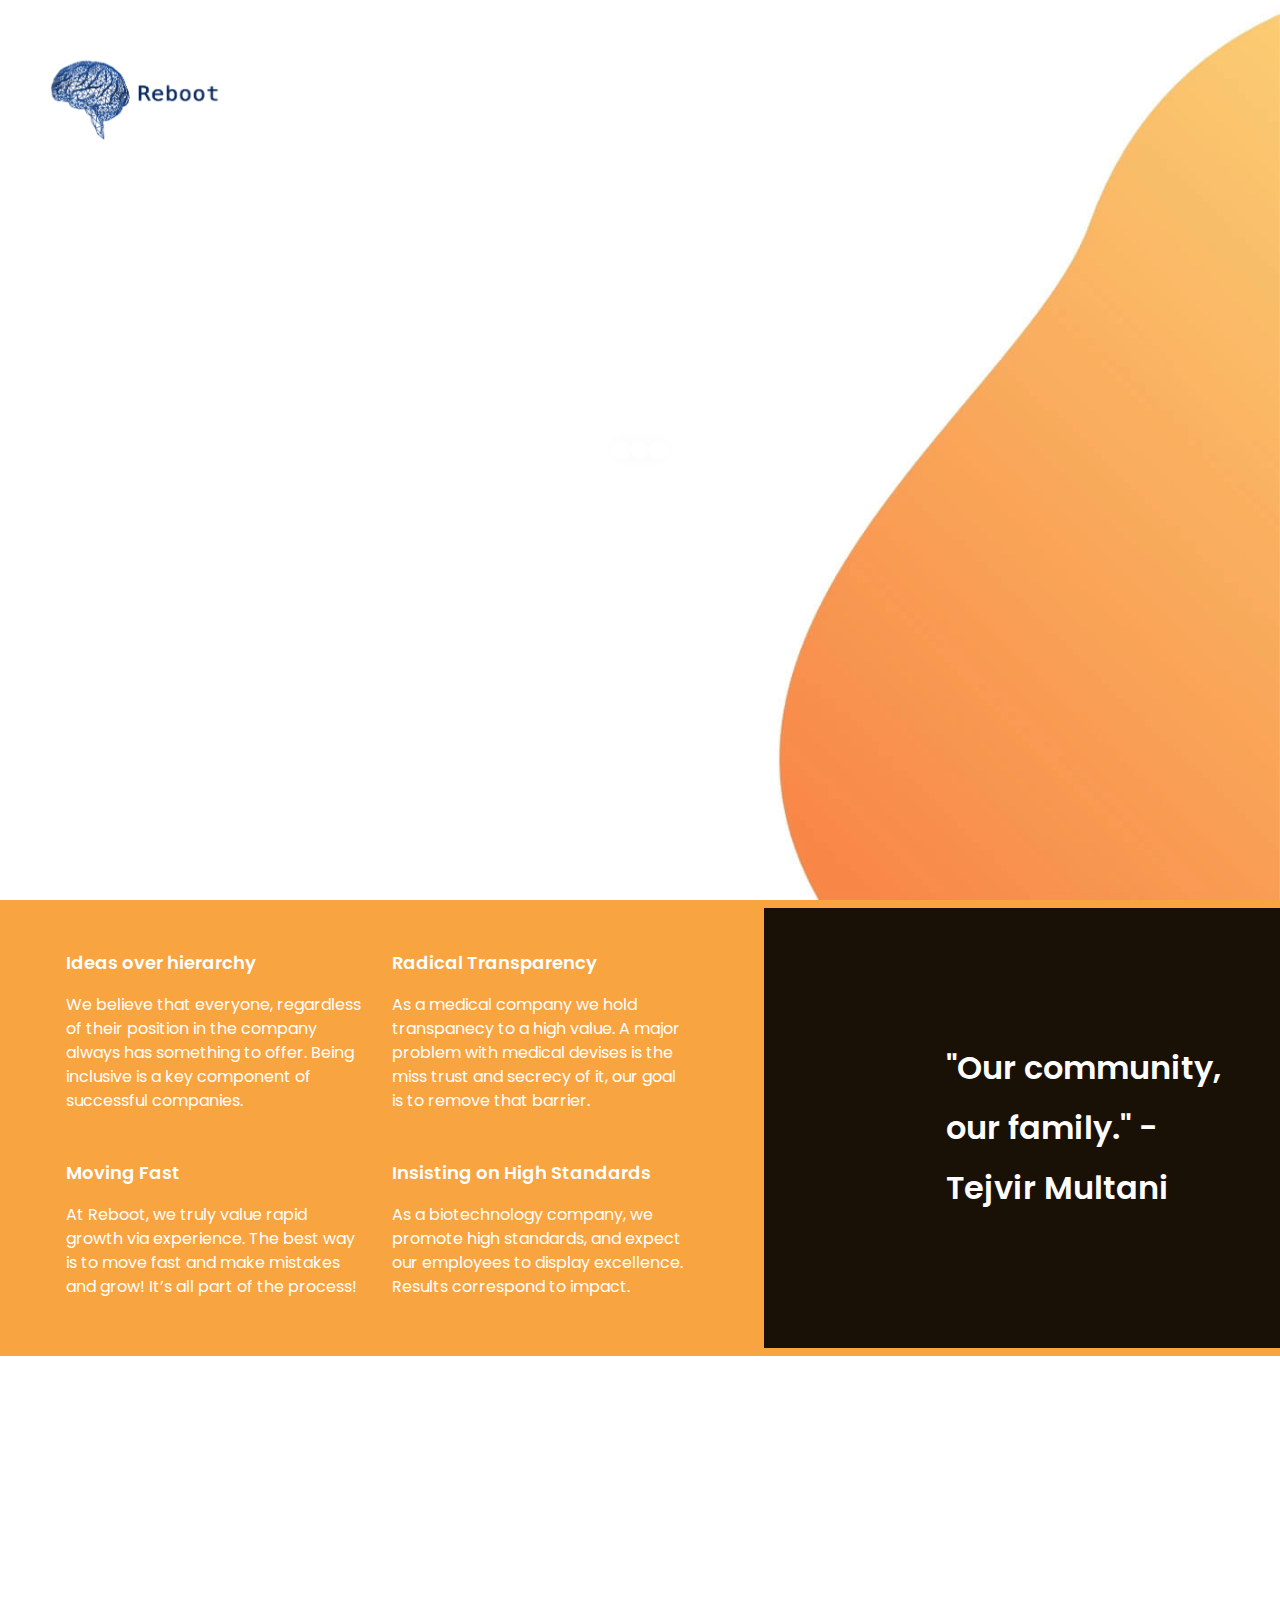
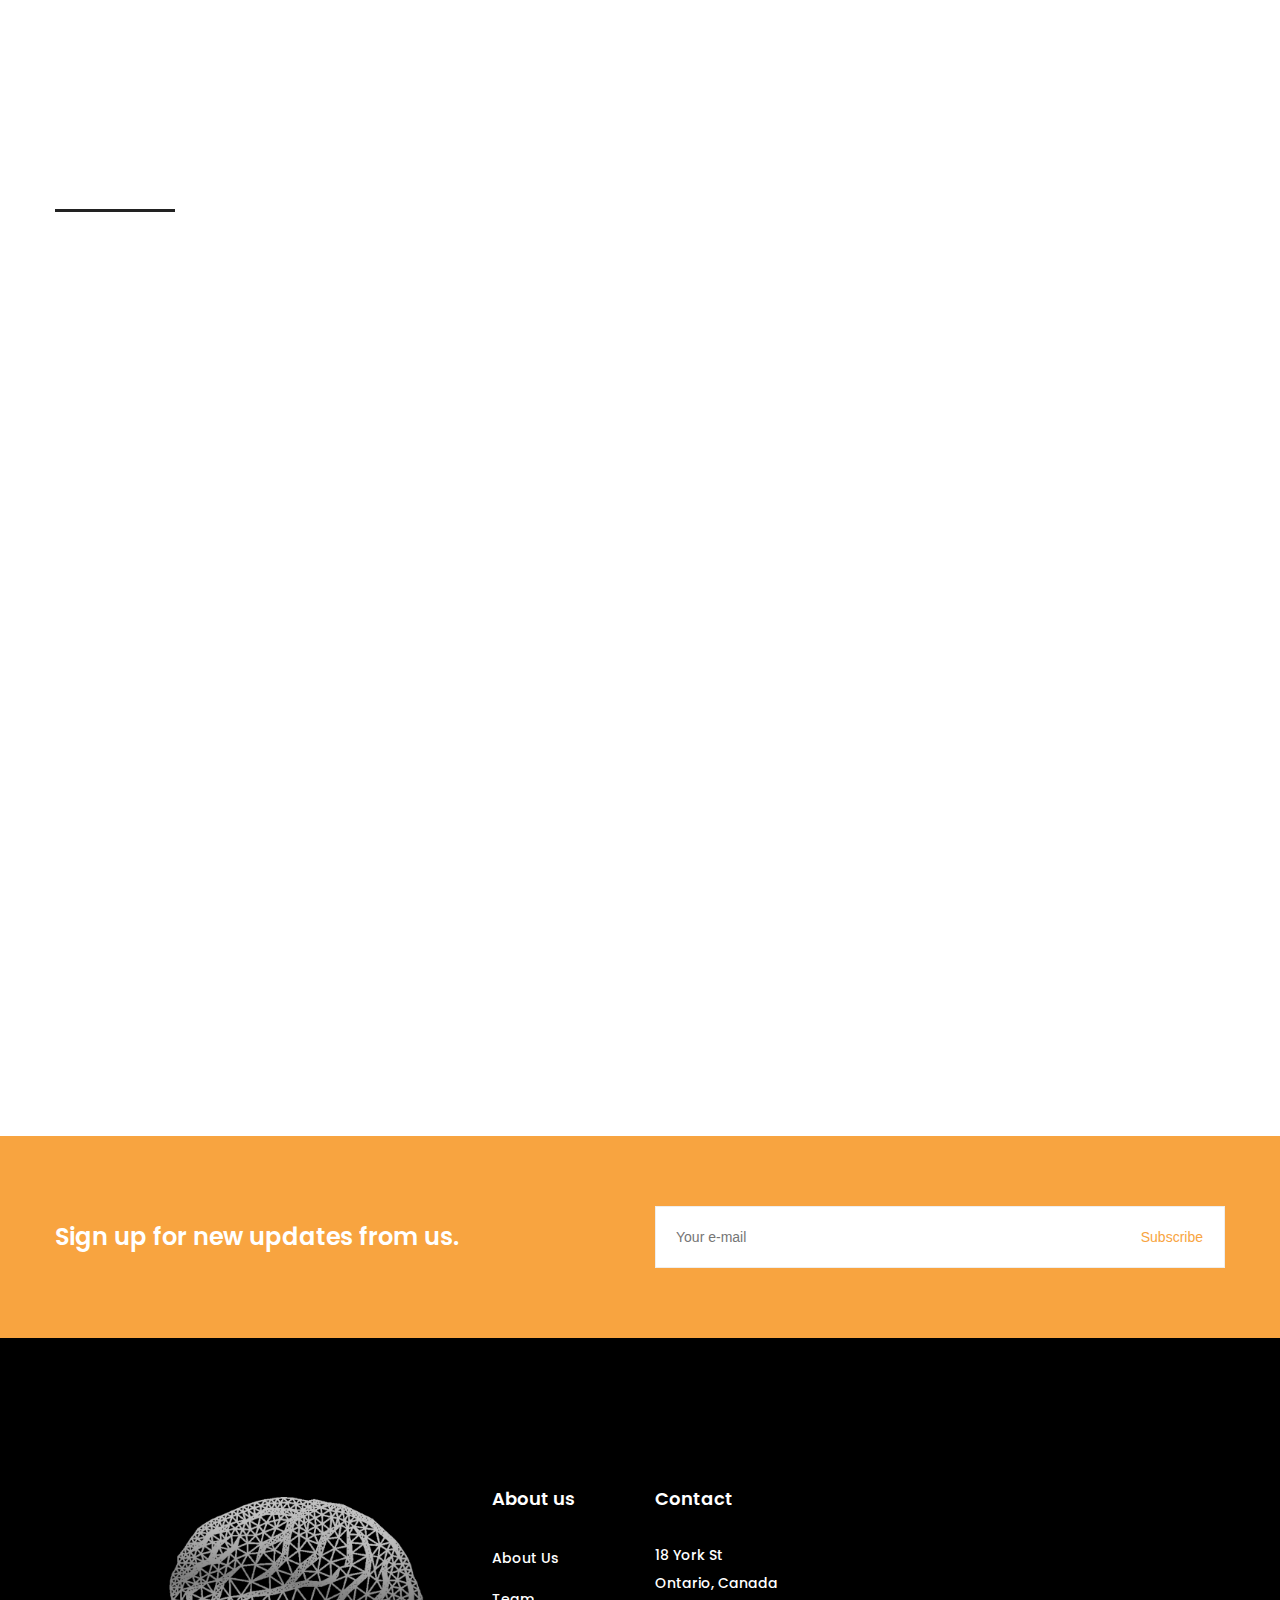
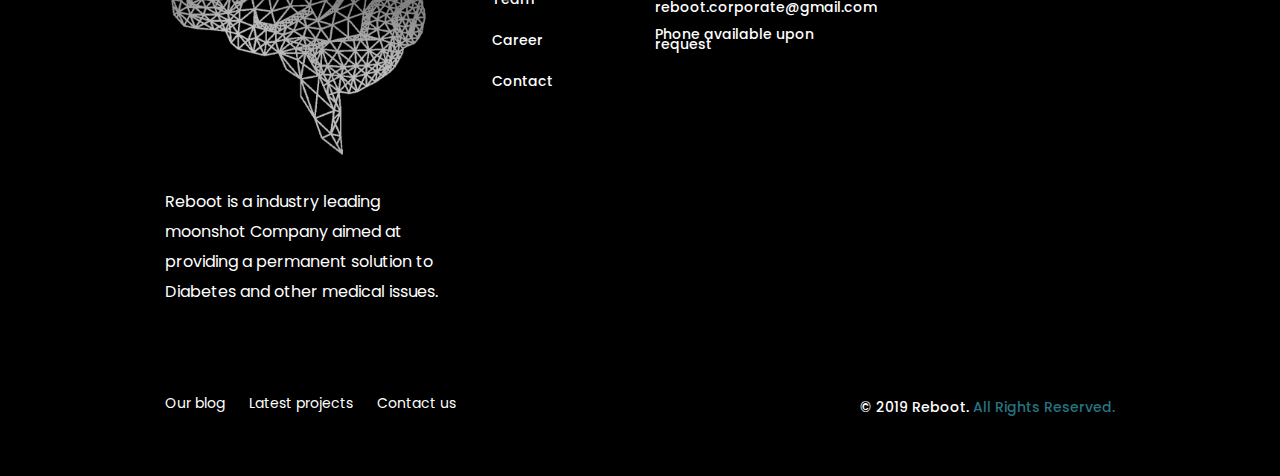
==== commit 92ab9fae: "Update index.html" ====
--- a/index.html
+++ b/index.html
@@ -173,7 +173,7 @@
 
                            
                                     <div class="content">
-                                        <h4>Radical transparency</h4>
+                                        <h4>Radical Transparency</h4>
                                         <p>As a medical company we hold transpanecy to a high value. A major problem with medical devises is the miss trust and secrecy of it, our goal is to remove that barrier.</p>
                                     </div>
                                 </div>
@@ -184,7 +184,7 @@
                             <div class="col-lg-6">
                                 <div class="single-motive-speach text-white mt--40">
                                     <div class="content">
-                                        <h4>Moving fast</h4>
+                                        <h4>Moving Fast</h4>
                                         <p>At Reboot, we truly value rapid growth via experience. The best way is to move fast and make mistakes and grow!  It’s all part of the process!</p>
                                     </div>
                                 </div>
@@ -196,7 +196,7 @@
                                 <div class="single-motive-speach text-white mt--40">
                                  
                                     <div class="content">
-                                        <h4>insisting on high standards</h4>
+                                        <h4>Insisting on High Standards</h4>
                                         <p>As a biotechnology company, we promote high standards, and expect our employees to display excellence. Results correspond to impact.</p>
                                     </div>
                                 </div>
